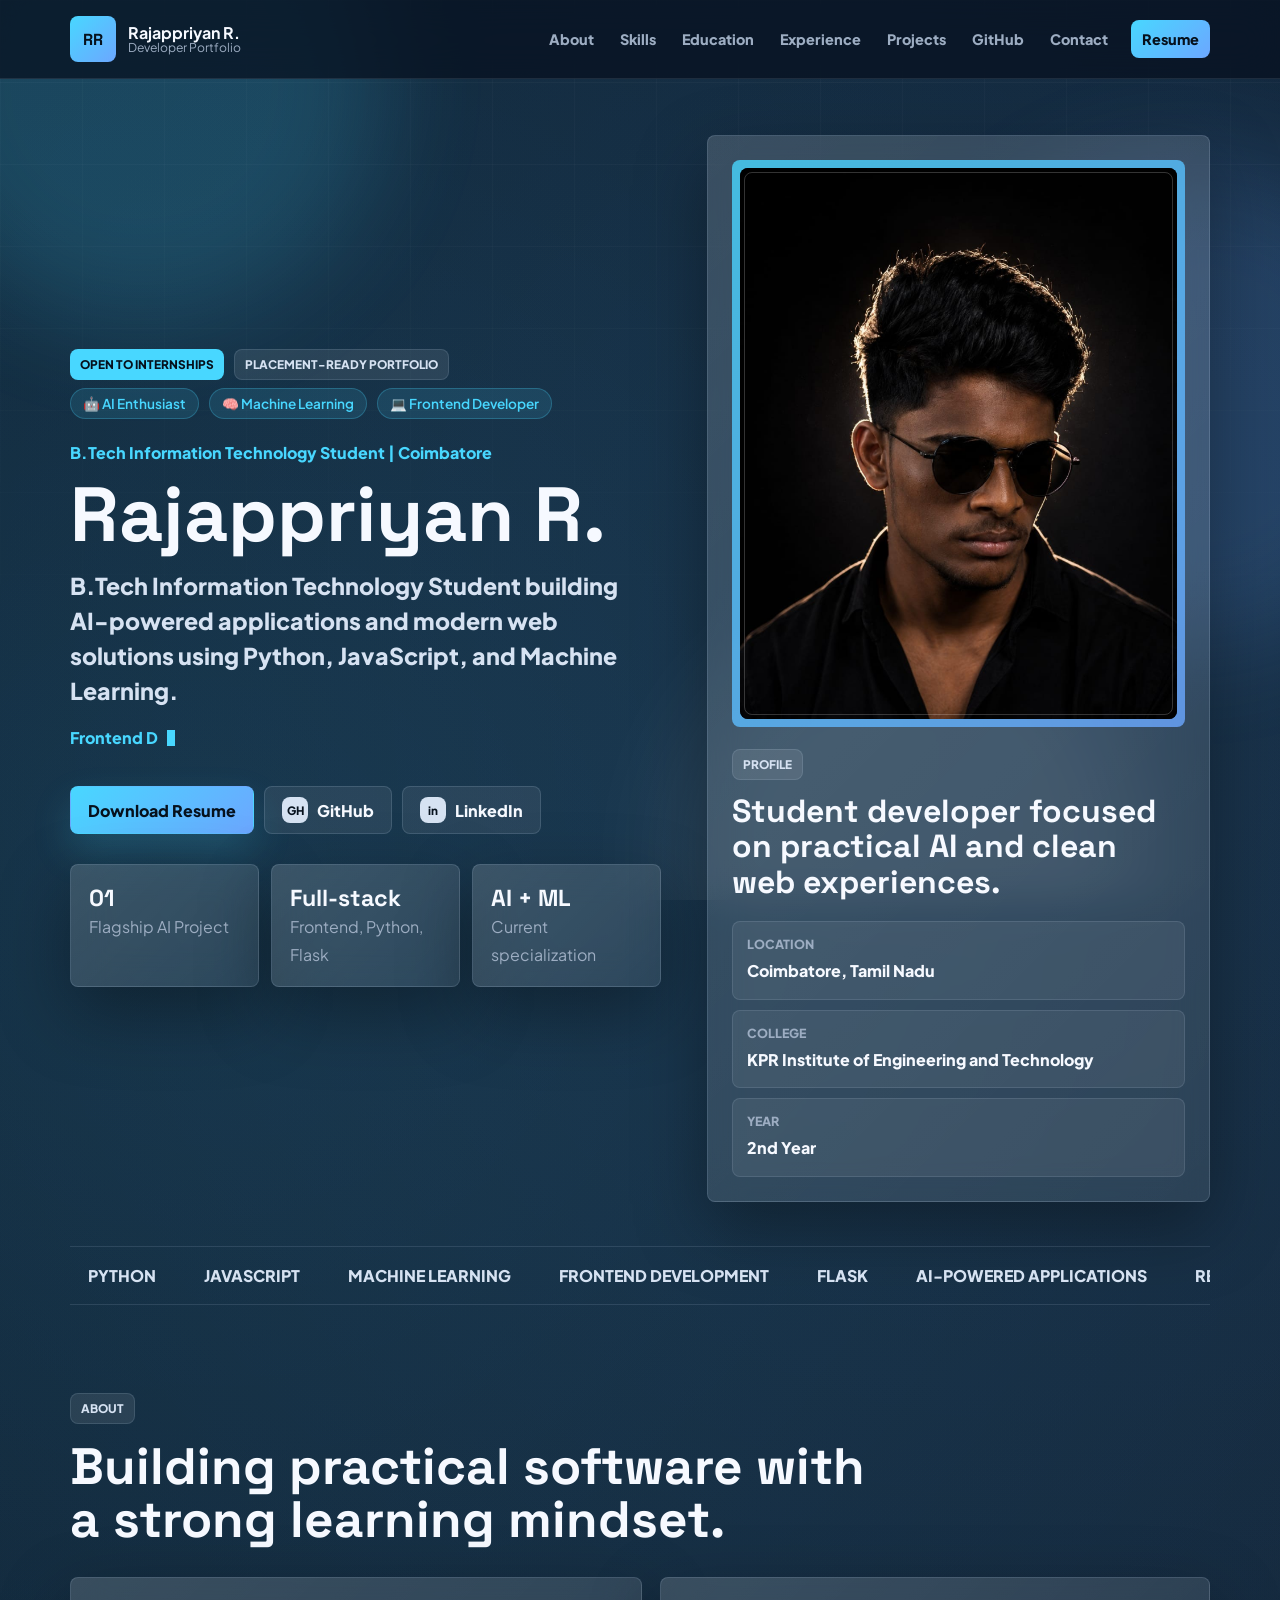
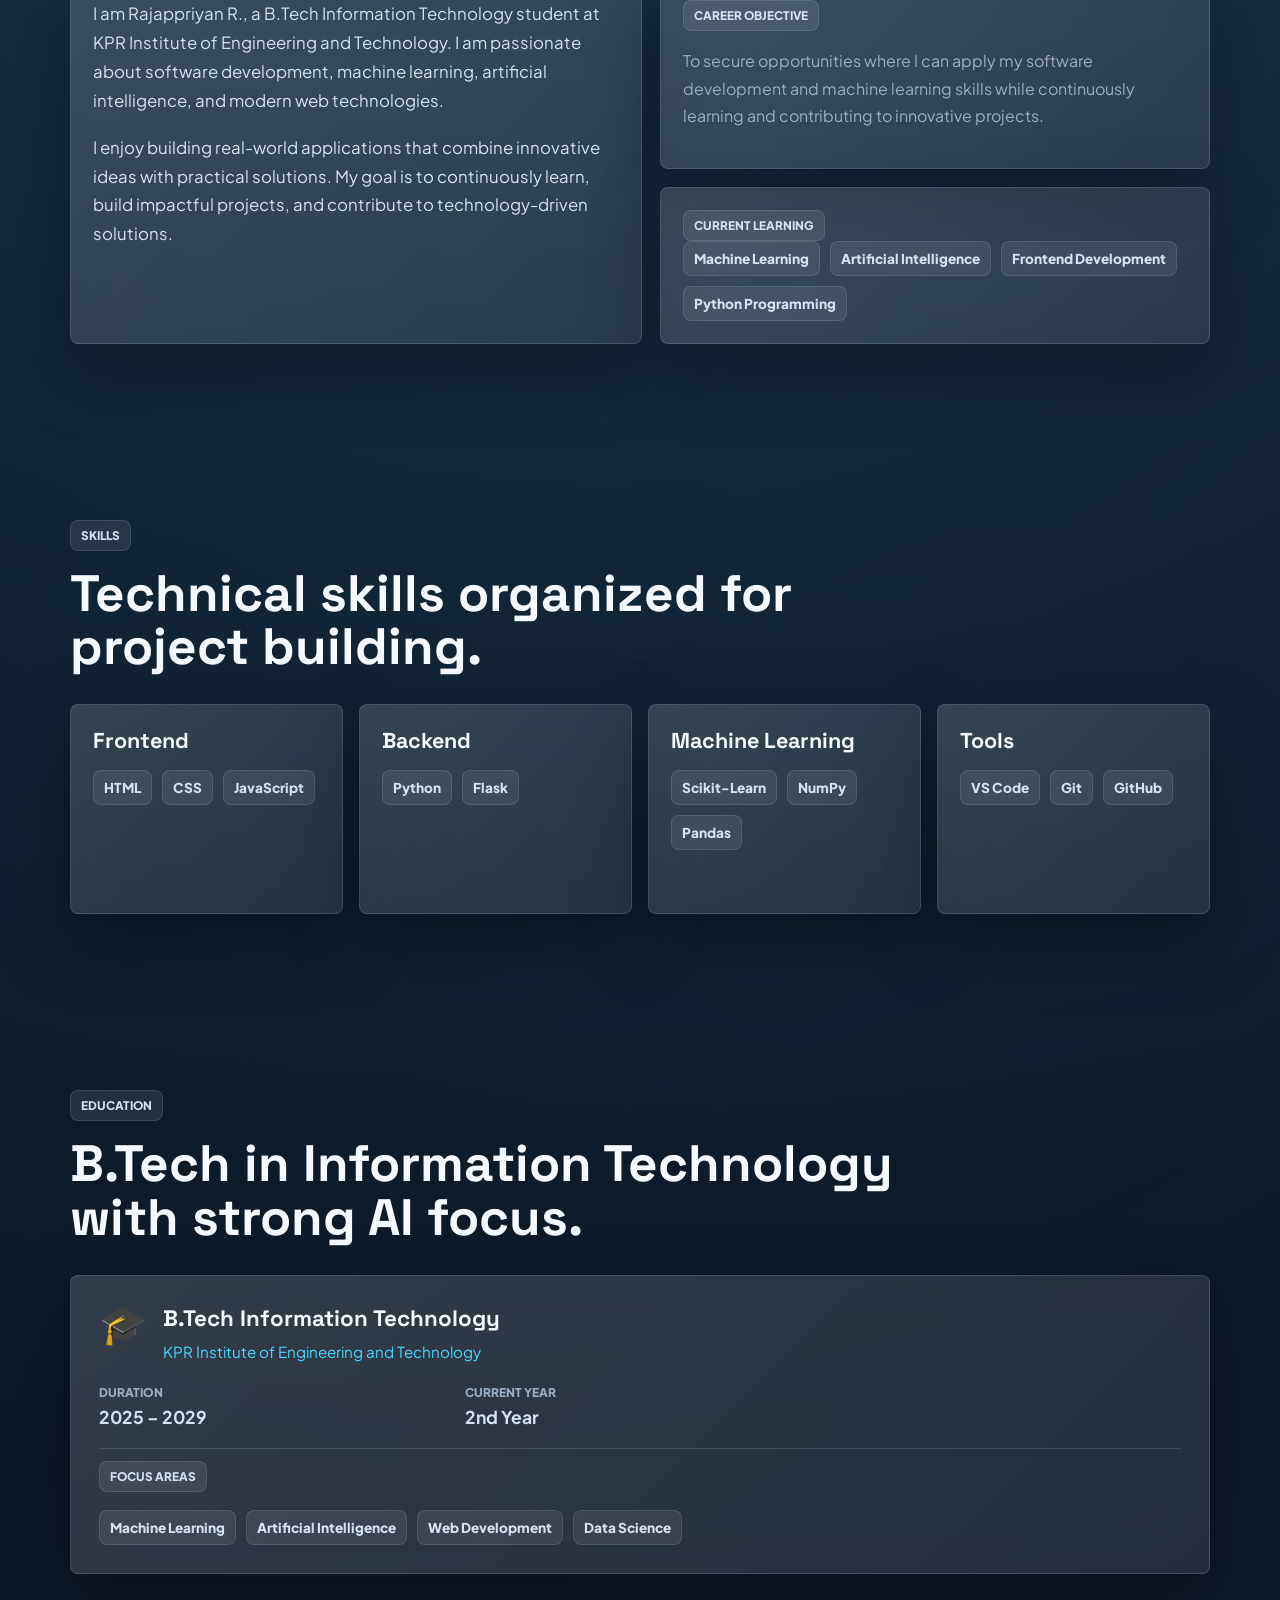
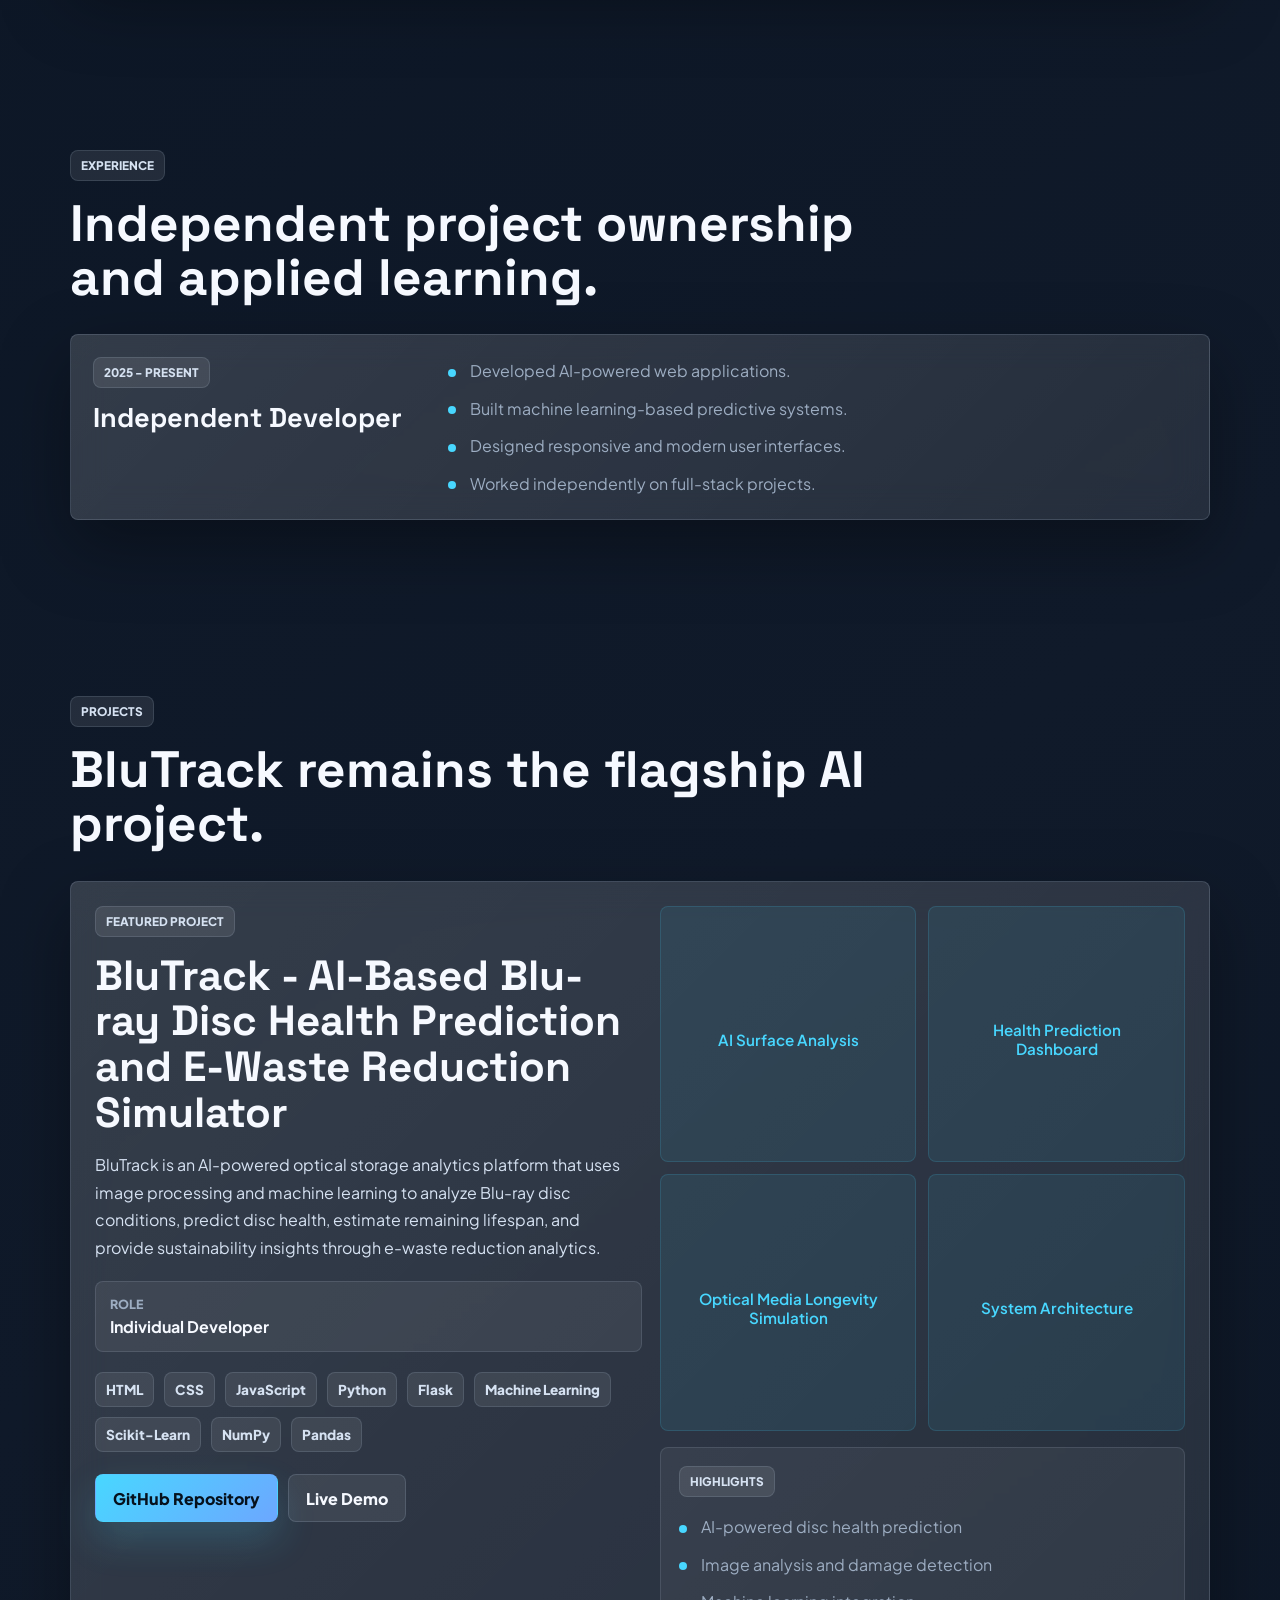
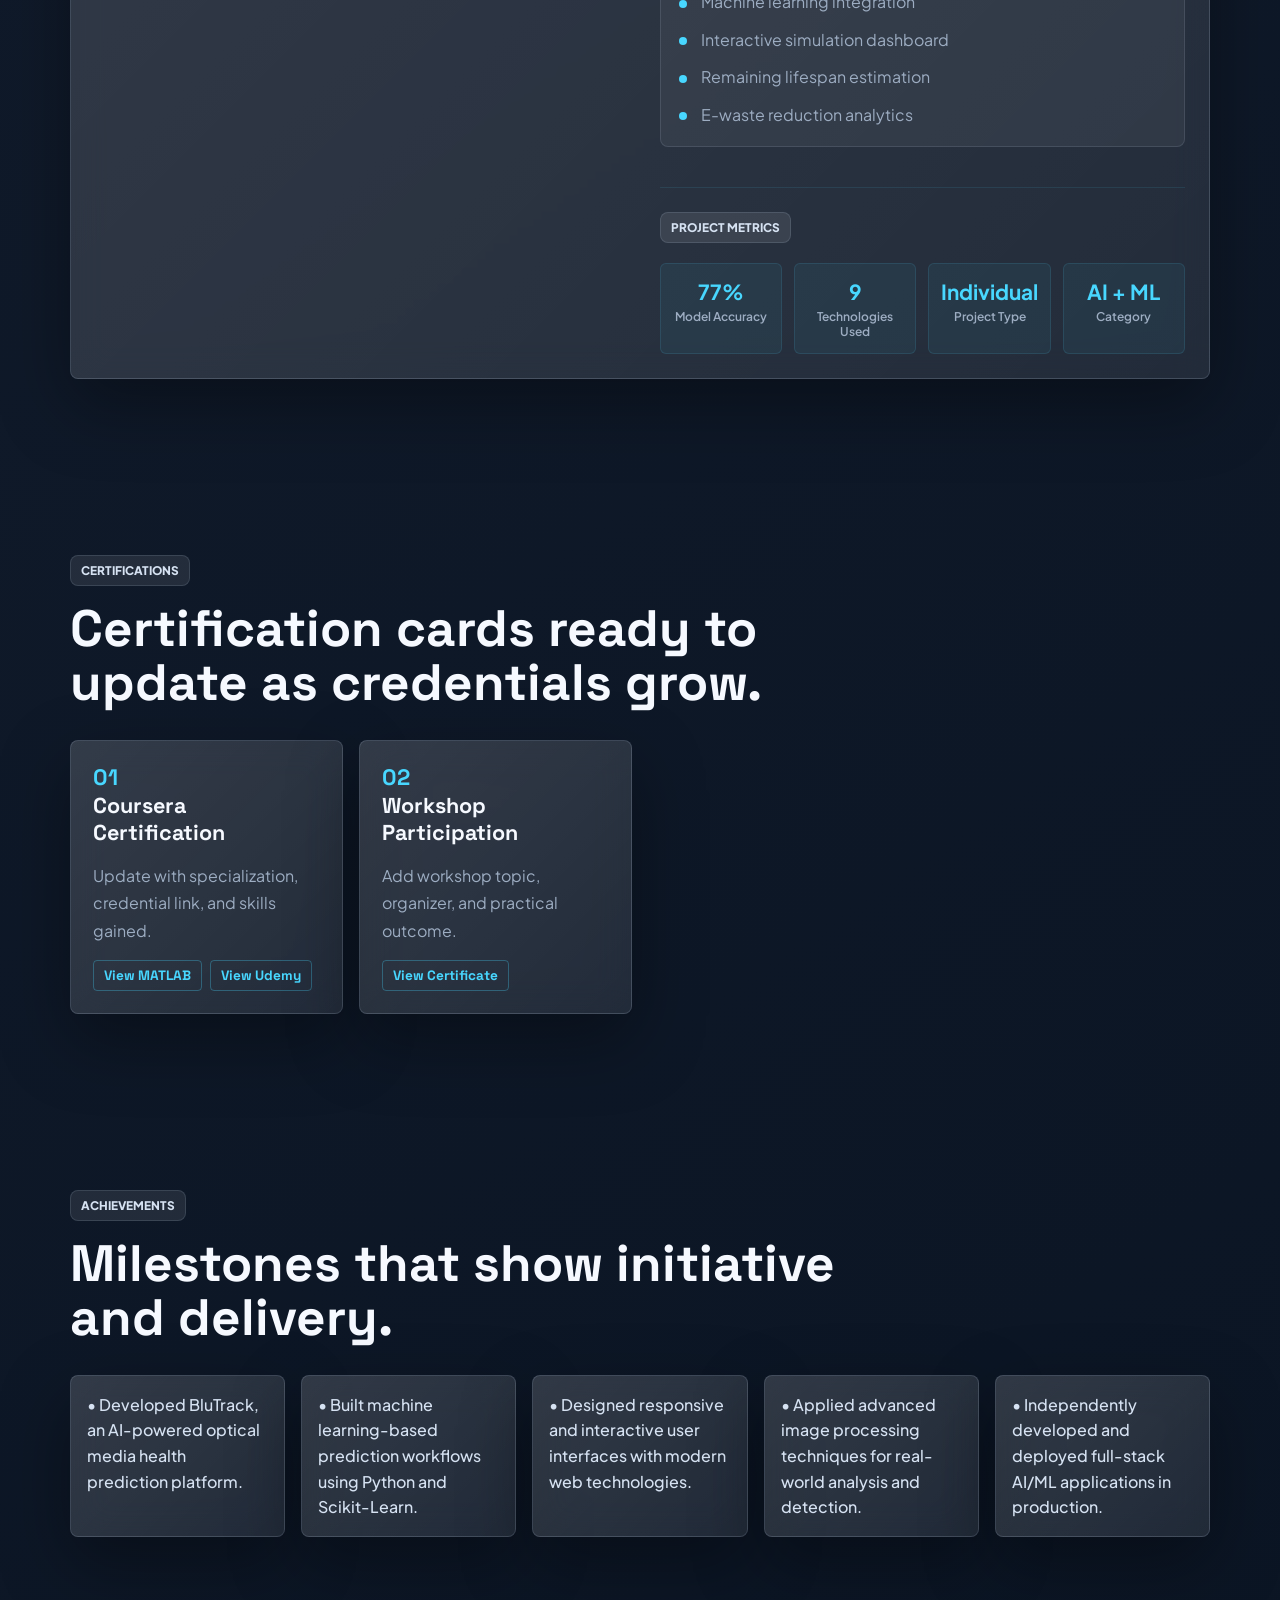
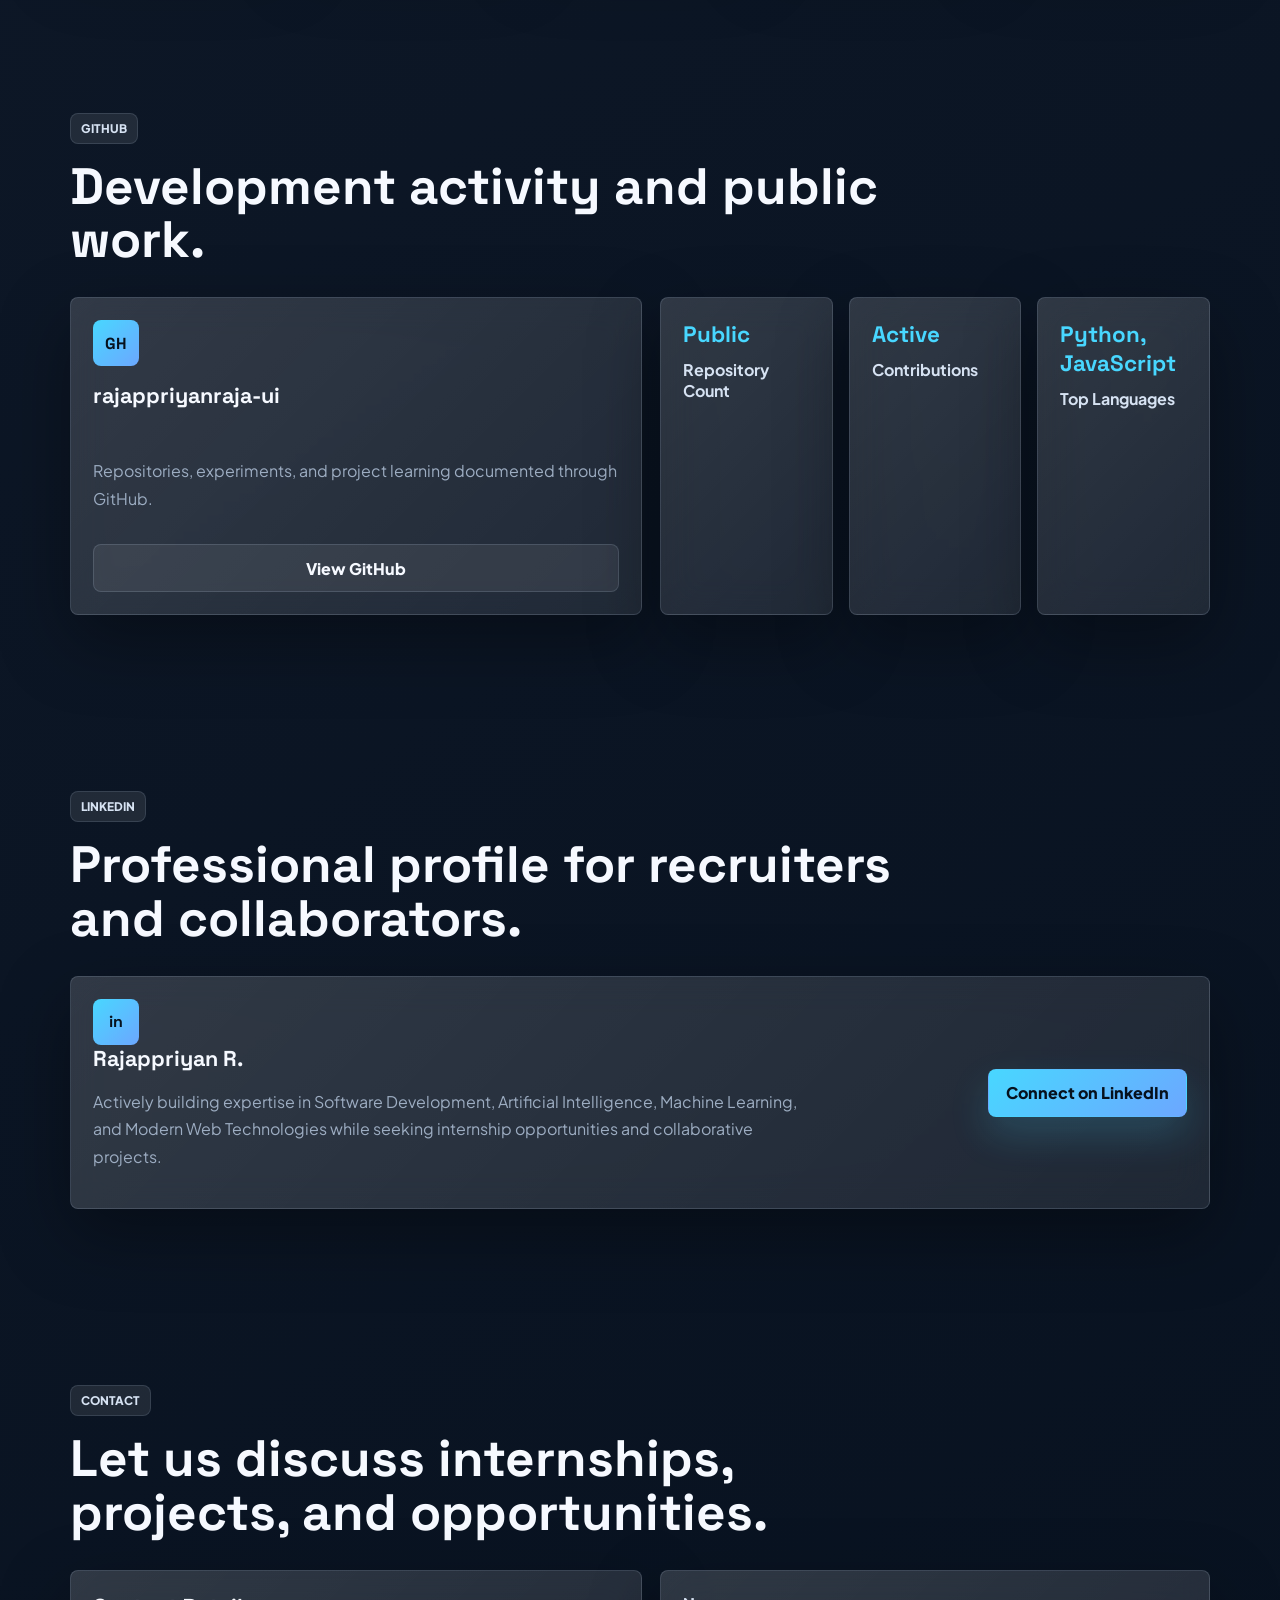
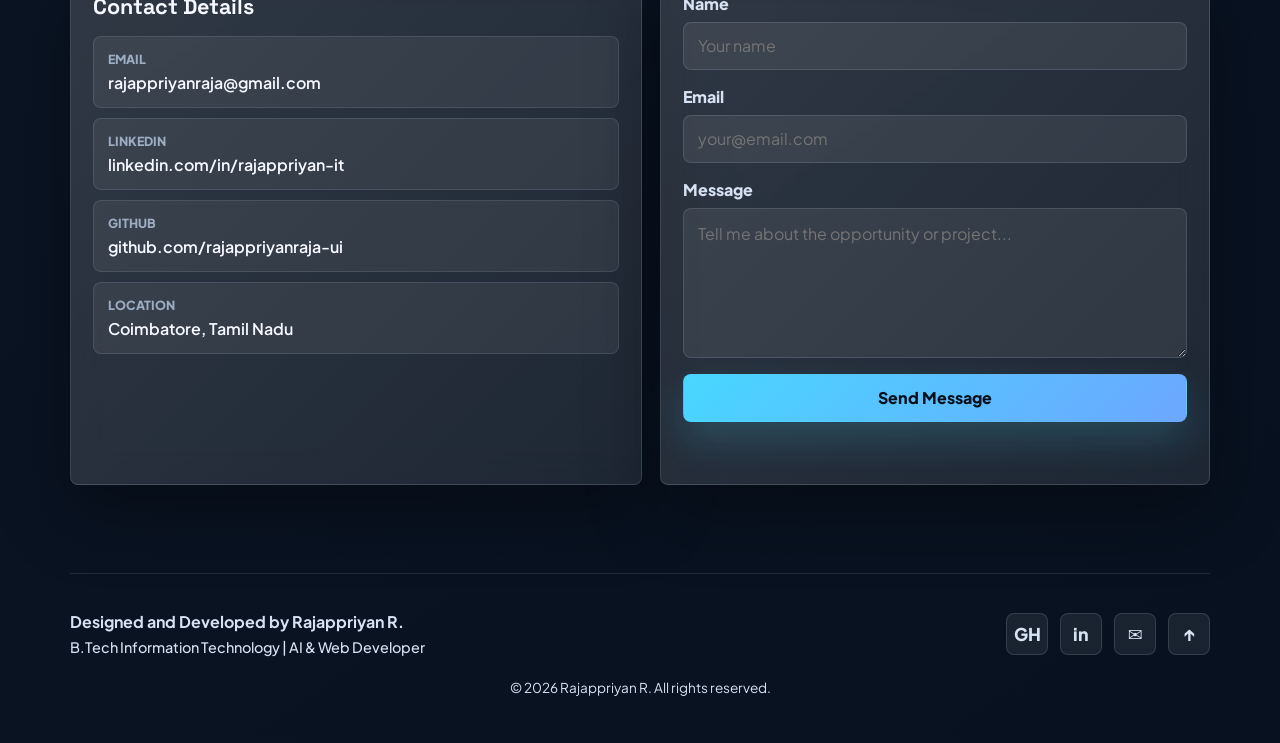
==== index.html @ 726993b3 "Add files via upload" ====
<!DOCTYPE html>
<html lang="en">
  <head>
    <meta charset="UTF-8" />
    <meta name="viewport" content="width=device-width, initial-scale=1.0" />
    <title>Rajappriyan R. | AI & Web Developer Portfolio</title>
    <meta
      name="description"
      content="Recruiter-ready portfolio of Rajappriyan R., a B.Tech Information Technology student building AI-powered applications, machine learning systems, and modern web solutions."
    />
    <meta name="author" content="Rajappriyan R." />
    <meta
      name="keywords"
      content="Rajappriyan R, portfolio, software developer, frontend developer, machine learning, AI, Python, JavaScript, Flask, KPR Institute of Engineering and Technology"
    />
    <meta property="og:title" content="Rajappriyan R. | AI & Web Developer Portfolio" />
    <meta
      property="og:description"
      content="B.Tech Information Technology student building AI-powered applications and modern web solutions."
    />
    <meta property="og:type" content="website" />
    <meta property="og:image" content="./static/images/profile-photo.jpg" />
    <meta name="theme-color" content="#07111f" />
    <link rel="preconnect" href="https://fonts.googleapis.com" />
    <link rel="preconnect" href="https://fonts.gstatic.com" crossorigin />
    <link
      href="https://fonts.googleapis.com/css2?family=Plus+Jakarta+Sans:wght@400;500;600;700;800&family=Space+Grotesk:wght@500;700&display=swap"
      rel="stylesheet"
    />
    <link rel="stylesheet" href="./static/css/styles.css" />
    <link rel="stylesheet" href="./static/css/additions.css" />
    <!-- JSON-LD Structured Data -->
    <script type="application/ld+json">
    {
      "@context": "https://schema.org/",
      "@type": "Person",
      "name": "Rajappriyan R.",
      "url": "https://rajappriyanraja.com",
      "image": "./static/images/profile-photo.jpg",
      "description": "B.Tech Information Technology student building AI-powered applications and machine learning systems.",
      "jobTitle": "AI & Web Developer",
      "email": "rajappriyanraja@gmail.com",
      "telephone": "+91-XXXXXXXXXX",
      "sameAs": [
        "https://github.com/rajappriyanraja-ui",
        "https://www.linkedin.com/in/rajappriyan-it"
      ],
      "worksFor": {
        "@type": "Organization",
        "name": "KPR Institute of Engineering and Technology"
      },
      "knowsLanguage": ["en", "ta"],
      "skills": [
        "Python",
        "JavaScript",
        "Machine Learning",
        "Artificial Intelligence",
        "Web Development",
        "Flask",
        "Scikit-Learn",
        "Image Processing"
      ]
    }
    </script>
  </head>
  <body>
    <div class="scroll-progress" aria-hidden="true"></div>
    <div class="ambient-bg" aria-hidden="true">
      <span></span>
      <span></span>
      <span></span>
    </div>

    <header class="site-header">
      <nav class="nav shell" aria-label="Primary navigation">
        <a href="#hero" class="brand" aria-label="Rajappriyan R. home">
          <span class="brand-mark">RR</span>
          <span class="brand-copy">
            <strong>Rajappriyan R.</strong>
            <small>Developer Portfolio</small>
          </span>
        </a>

        <button class="menu-toggle" type="button" aria-expanded="false" aria-controls="site-menu">
          <span></span>
          <span></span>
          <span class="sr-only">Toggle navigation</span>
        </button>

        <div class="nav-links" id="site-menu">
          <a href="#about">About</a>
          <a href="#skills">Skills</a>
          <a href="#education">Education</a>
          <a href="#experience">Experience</a>
          <a href="#projects">Projects</a>
          <a href="#github">GitHub</a>
          <a href="#contact">Contact</a>
          <a class="nav-cta" href="./static/resume/Rajappriyan-R-Resume.pdf" download>Resume</a>
        </div>
      </nav>
    </header>

    <main>
      <section class="hero shell" id="hero">
        <div class="hero-copy reveal">
          <div class="eyebrow-row">
            <span class="eyebrow-pill">Open to internships</span>
            <span class="eyebrow-pill muted">Placement-ready portfolio</span>
          </div>
          <div class="hero-badges">
            <span class="badge">🤖 AI Enthusiast</span>
            <span class="badge">🧠 Machine Learning</span>
            <span class="badge">💻 Frontend Developer</span>
          </div>
          <p class="hero-kicker">B.Tech Information Technology Student | Coimbatore</p>
          <h1>Rajappriyan R.</h1>
          <p class="hero-impact-line">
            B.Tech Information Technology Student building AI-powered applications and modern web solutions using
            Python, JavaScript, and Machine Learning.
          </p>
          <p class="typed-line" aria-live="polite">
            <span id="typed-role">Aspiring Software Developer</span>
          </p>

          <div class="hero-actions">
            <a class="button primary" href="./static/resume/Rajappriyan-R-Resume.pdf" download>Download Resume</a>
            <a class="button ghost" href="https://github.com/rajappriyanraja-ui" target="_blank" rel="noreferrer">
              <span class="button-icon" aria-hidden="true">GH</span>
              GitHub
            </a>
            <a class="button ghost" href="https://www.linkedin.com/in/rajappriyan-it" target="_blank" rel="noreferrer">
              <span class="button-icon" aria-hidden="true">in</span>
              LinkedIn
            </a>
          </div>

          <div class="hero-metrics" aria-label="Portfolio highlights">
            <article class="metric-card glass-card">
              <strong>01</strong>
              <span>Flagship AI Project</span>
            </article>
            <article class="metric-card glass-card">
              <strong>Full-stack</strong>
              <span>Frontend, Python, Flask</span>
            </article>
            <article class="metric-card glass-card">
              <strong>AI + ML</strong>
              <span>Current specialization</span>
            </article>
          </div>
        </div>

        <aside class="profile-panel glass-card reveal" aria-label="Profile summary">
          <div class="portrait-frame">
            <img
              class="portrait-image"
              src="./static/images/profile-photo.jpg"
              alt="Professional portrait of Rajappriyan R."
              loading="eager"
            />
          </div>
          <div class="profile-content">
            <span class="section-tag">Profile</span>
            <h2>Student developer focused on practical AI and clean web experiences.</h2>
            <dl class="profile-facts">
              <div>
                <dt>Location</dt>
                <dd>Coimbatore, Tamil Nadu</dd>
              </div>
              <div>
                <dt>College</dt>
                <dd>KPR Institute of Engineering and Technology</dd>
              </div>
              <div>
                <dt>Year</dt>
                <dd>2nd Year</dd>
              </div>
            </dl>
          </div>
        </aside>
      </section>

      <section class="signal-strip shell reveal" aria-label="Focus areas">
        <div class="signal-track">
          <span>Python</span>
          <span>JavaScript</span>
          <span>Machine Learning</span>
          <span>Frontend Development</span>
          <span>Flask</span>
          <span>AI-powered Applications</span>
          <span>Responsive UI</span>
        </div>
      </section>

      <section class="section shell" id="about">
        <div class="section-heading reveal">
          <span class="section-tag">About</span>
          <h2>Building practical software with a strong learning mindset.</h2>
        </div>

        <div class="about-grid">
          <article class="about-feature glass-card reveal">
            <p>
              I am Rajappriyan R., a B.Tech Information Technology student at KPR Institute of Engineering and
              Technology. I am passionate about software development, machine learning, artificial intelligence, and
              modern web technologies.
            </p>
            <p>
              I enjoy building real-world applications that combine innovative ideas with practical solutions. My goal
              is to continuously learn, build impactful projects, and contribute to technology-driven solutions.
            </p>
          </article>

          <div class="objective-stack">
            <article class="glass-card reveal">
              <span class="section-tag">Career Objective</span>
              <p>
                To secure opportunities where I can apply my software development and machine learning skills while
                continuously learning and contributing to innovative projects.
              </p>
            </article>
            <article class="glass-card reveal">
              <span class="section-tag">Current Learning</span>
              <div class="chip-list">
                <span>Machine Learning</span>
                <span>Artificial Intelligence</span>
                <span>Frontend Development</span>
                <span>Python Programming</span>
              </div>
            </article>
          </div>
        </div>
      </section>

      <section class="section shell" id="skills">
        <div class="section-heading reveal">
          <span class="section-tag">Skills</span>
          <h2>Technical skills organized for project building.</h2>
        </div>

        <div class="skills-grid">
          <article class="skill-card glass-card reveal">
            <h3>Frontend</h3>
            <div class="chip-list">
              <span>HTML</span>
              <span>CSS</span>
              <span>JavaScript</span>
            </div>
          </article>
          <article class="skill-card glass-card reveal">
            <h3>Backend</h3>
            <div class="chip-list">
              <span>Python</span>
              <span>Flask</span>
            </div>
          </article>
          <article class="skill-card glass-card reveal">
            <h3>Machine Learning</h3>
            <div class="chip-list">
              <span>Scikit-Learn</span>
              <span>NumPy</span>
              <span>Pandas</span>
            </div>
          </article>
          <article class="skill-card glass-card reveal">
            <h3>Tools</h3>
            <div class="chip-list">
              <span>VS Code</span>
              <span>Git</span>
              <span>GitHub</span>
            </div>
          </article>
        </div>
      </section>

      <section class="section shell" id="education">
        <div class="section-heading reveal">
          <span class="section-tag">Education</span>
          <h2>B.Tech in Information Technology with strong AI focus.</h2>
        </div>

        <div class="education-grid">
          <article class="education-card glass-card reveal">
            <div class="education-header">
              <div class="education-icon">🎓</div>
              <div>
                <h3>B.Tech Information Technology</h3>
                <p class="education-institution">KPR Institute of Engineering and Technology</p>
              </div>
            </div>
            <div class="education-details">
              <div class="detail-item">
                <span class="detail-label">Duration</span>
                <strong>2025 – 2029</strong>
              </div>
              <div class="detail-item">
                <span class="detail-label">Current Year</span>
                <strong>2nd Year</strong>
              </div>

            </div>
            <div class="education-focus">
              <span class="section-tag">Focus Areas</span>
              <div class="chip-list">
                <span>Machine Learning</span>
                <span>Artificial Intelligence</span>
                <span>Web Development</span>
                <span>Data Science</span>
              </div>
            </div>
          </article>
        </div>
      </section>

      <section class="section shell" id="experience">
        <div class="section-heading reveal">
          <span class="section-tag">Experience</span>
          <h2>Independent project ownership and applied learning.</h2>
        </div>

        <article class="experience-card glass-card reveal">
          <div>
            <span class="timeline-date">2025 - Present</span>
            <h3>Independent Developer</h3>
          </div>
          <ul class="clean-list">
            <li>Developed AI-powered web applications.</li>
            <li>Built machine learning-based predictive systems.</li>
            <li>Designed responsive and modern user interfaces.</li>
            <li>Worked independently on full-stack projects.</li>
          </ul>
        </article>
      </section>

      <section class="section shell" id="projects">
        <div class="section-heading reveal">
          <span class="section-tag">Projects</span>
          <h2>BluTrack remains the flagship AI project.</h2>
        </div>

        <article class="project-showcase glass-card reveal">
          <div class="project-copy">
            <span class="project-status">Featured Project</span>
            <h3>BluTrack - AI-Based Blu-ray Disc Health Prediction and E-Waste Reduction Simulator</h3>
            <p>
              BluTrack is an AI-powered optical storage analytics platform that uses image processing and machine learning to analyze Blu-ray disc conditions, predict disc health, estimate remaining lifespan, and provide sustainability insights through e-waste reduction analytics.
            </p>
            <div class="project-role">
              <span>Role</span>
              <strong>Individual Developer</strong>
            </div>
            <div class="chip-list tech-list">
              <span>HTML</span>
              <span>CSS</span>
              <span>JavaScript</span>
              <span>Python</span>
              <span>Flask</span>
              <span>Machine Learning</span>
              <span>Scikit-Learn</span>
              <span>NumPy</span>
              <span>Pandas</span>
            </div>
            <div class="project-actions">
              <a class="button primary" href="https://github.com/rajappriyanraja-ui" target="_blank" rel="noreferrer">
                GitHub Repository
              </a>
              <a class="button ghost" href="#contact">Live Demo</a>
            </div>
          </div>

          <div class="project-side">
            <div class="screenshot-gallery" aria-label="Project screenshot gallery">
              <figure class="screenshot-card">
                <figcaption style="cursor: pointer;" onclick="openImageModal('./static/images/blutrack-dashboard.png', 'AI Surface Analysis')">AI Surface Analysis</figcaption>
              </figure>
              <figure class="screenshot-card">
                <figcaption style="cursor: pointer;" onclick="openImageModal('./static/images/health.jpeg', 'Health Prediction Dashboard')">
                  Health Prediction Dashboard
                </figcaption>
              </figure>
              <figure class="screenshot-card">
                <figcaption style="cursor: pointer;" onclick="openImageModal('./static/images/Screenshot_4-6-2026_171249_.jpeg', 'Optical Media Longevity Simulation')">
                  Optical Media Longevity Simulation
                </figcaption>
              </figure>
              <figure class="screenshot-card">
                <figcaption style="cursor: pointer;" onclick="openImageModal('./static/images/blutrack-dashboard.png', 'System Architecture')">System Architecture</figcaption>
              </figure>
            </div>
            <div class="highlights-card">
              <span class="section-tag">Highlights</span>
              <ul class="clean-list">
                <li>AI-powered disc health prediction</li>
                <li>Image analysis and damage detection</li>
                <li>Machine learning integration</li>
                <li>Interactive simulation dashboard</li>
                <li>Remaining lifespan estimation</li>
                <li>E-waste reduction analytics</li>
              </ul>
            </div>
            <div class="project-metrics">
              <span class="section-tag">Project Metrics</span>
              <div class="metrics-grid">
                <div class="metric-item">
                  <strong>77%</strong>
                  <span>Model Accuracy</span>
                </div>
                <div class="metric-item">
                  <strong>9</strong>
                  <span>Technologies Used</span>
                </div>
                <div class="metric-item">
                  <strong>Individual</strong>
                  <span>Project Type</span>
                </div>
                <div class="metric-item">
                  <strong>AI + ML</strong>
                  <span>Category</span>
                </div>
              </div>
            </div>
          </div>
        </article>
      </section>

      <section class="section shell" id="certifications">
        <div class="section-heading reveal">
          <span class="section-tag">Certifications</span>
          <h2>Certification cards ready to update as credentials grow.</h2>
        </div>

        <div class="cert-grid">
          <article class="cert-card glass-card reveal">
            <span>01</span>
            <h3>Coursera Certification</h3>
            <p>Update with specialization, credential link, and skills gained.</p>
            <div class="cert-images" style="margin-top: 12px; display: flex; gap: 8px; flex-wrap: wrap;">
              <span style="cursor: pointer; color: var(--cyan); font-size: 0.85rem; padding: 6px 10px; border: 1px solid rgba(72, 215, 255, 0.3); border-radius: 4px; transition: all 0.3s;" onclick="openImageModal('./static/images/rajappriyan-mathlab.jpeg', 'MATLAB Course Certificate')" onmouseover="this.style.borderColor='rgba(72, 215, 255, 0.6)'; this.style.backgroundColor='rgba(72, 215, 255, 0.1)'" onmouseout="this.style.borderColor='rgba(72, 215, 255, 0.3)'; this.style.backgroundColor='transparent'">View MATLAB</span>
              <span style="cursor: pointer; color: var(--cyan); font-size: 0.85rem; padding: 6px 10px; border: 1px solid rgba(72, 215, 255, 0.3); border-radius: 4px; transition: all 0.3s;" onclick="openImageModal('./static/images/udemy-course.jpeg', 'Udemy Course Certificate')" onmouseover="this.style.borderColor='rgba(72, 215, 255, 0.6)'; this.style.backgroundColor='rgba(72, 215, 255, 0.1)'" onmouseout="this.style.borderColor='rgba(72, 215, 255, 0.3)'; this.style.backgroundColor='transparent'">View Udemy</span>
            </div>
          </article>
          <article class="cert-card glass-card reveal">
            <span>02</span>
            <h3>Workshop Participation</h3>
            <p>Add workshop topic, organizer, and practical outcome.</p>
            <div class="cert-images" style="margin-top: 12px; display: flex; gap: 8px; flex-wrap: wrap;">
              <span style="cursor: pointer; color: var(--cyan); font-size: 0.85rem; padding: 6px 10px; border: 1px solid rgba(72, 215, 255, 0.3); border-radius: 4px; transition: all 0.3s;" onclick="openImageModal('./static/images/karpagam-part.jpeg', 'Workshop Participation Certificate')" onmouseover="this.style.borderColor='rgba(72, 215, 255, 0.6)'; this.style.backgroundColor='rgba(72, 215, 255, 0.1)'" onmouseout="this.style.borderColor='rgba(72, 215, 255, 0.3)'; this.style.backgroundColor='transparent'">View Certificate</span>
            </div>
          </article>
        </div>
      </section>

      <section class="section shell" id="achievements">
        <div class="section-heading reveal">
          <span class="section-tag">Achievements</span>
          <h2>Milestones that show initiative and delivery.</h2>
        </div>

        <div class="achievement-grid">
          <article class="achievement-card glass-card reveal">• Developed BluTrack, an AI-powered optical media health prediction platform.</article>
          <article class="achievement-card glass-card reveal">• Built machine learning-based prediction workflows using Python and Scikit-Learn.</article>
          <article class="achievement-card glass-card reveal">• Designed responsive and interactive user interfaces with modern web technologies.</article>
          <article class="achievement-card glass-card reveal">• Applied advanced image processing techniques for real-world analysis and detection.</article>
          <article class="achievement-card glass-card reveal">• Independently developed and deployed full-stack AI/ML applications in production.</article>
        </div>
      </section>

      <section class="section shell" id="github">
        <div class="section-heading reveal">
          <span class="section-tag">GitHub</span>
          <h2>Development activity and public work.</h2>
        </div>

        <div class="github-layout">
          <article class="github-card glass-card reveal">
            <span class="profile-mark">GH</span>
            <h3>rajappriyanraja-ui</h3>
            <p>Repositories, experiments, and project learning documented through GitHub.</p>
            <a class="button ghost" href="https://github.com/rajappriyanraja-ui" target="_blank" rel="noreferrer">
              View GitHub
            </a>
          </article>
          <div class="stat-grid">
            <article class="stat-card glass-card reveal">
              <span id="repo-count">Loading</span>
              <strong>Repository Count</strong>
            </article>
            <article class="stat-card glass-card reveal">
              <span id="contribution-status">Active</span>
              <strong>Contributions</strong>
            </article>
            <article class="stat-card glass-card reveal">
              <span id="top-languages">Python, JavaScript</span>
              <strong>Top Languages</strong>
            </article>
          </div>
        </div>
      </section>

      <section class="section shell" id="linkedin">
        <div class="section-heading reveal">
          <span class="section-tag">LinkedIn</span>
          <h2>Professional profile for recruiters and collaborators.</h2>
        </div>

        <article class="linkedin-card glass-card reveal">
          <div>
            <span class="profile-mark">in</span>
            <h3>Rajappriyan R.</h3>
            <p>
              Actively building expertise in Software Development, Artificial Intelligence, Machine Learning, and Modern Web Technologies while seeking internship opportunities and collaborative projects.
            </p>
          </div>
          <a class="button primary" href="https://www.linkedin.com/in/rajappriyan-it" target="_blank" rel="noreferrer">
            Connect on LinkedIn
          </a>
        </article>
      </section>

      <section class="section shell" id="contact">
        <div class="section-heading reveal">
          <span class="section-tag">Contact</span>
          <h2>Let us discuss internships, projects, and opportunities.</h2>
        </div>

        <div class="contact-layout">
          <article class="contact-card glass-card reveal">
            <h3>Contact Details</h3>
            <div class="contact-points">
              <a href="mailto:rajappriyanraja@gmail.com">
                <span>Email</span>
                <strong>rajappriyanraja@gmail.com</strong>
              </a>
              <a href="https://www.linkedin.com/in/rajappriyan-it" target="_blank" rel="noreferrer">
                <span>LinkedIn</span>
                <strong>linkedin.com/in/rajappriyan-it</strong>
              </a>
              <a href="https://github.com/rajappriyanraja-ui" target="_blank" rel="noreferrer">
                <span>GitHub</span>
                <strong>github.com/rajappriyanraja-ui</strong>
              </a>
              <div>
                <span>Location</span>
                <strong>Coimbatore, Tamil Nadu</strong>
              </div>
            </div>
          </article>

          <form
            class="contact-form glass-card reveal"
            id="contact-form"
            action="https://formspree.io/f/rajappriyan-contact"
            method="POST"
          >
            <input type="hidden" name="_subject" value="Portfolio contact from Rajappriyan R. website" />
            <div class="form-row">
              <label for="name">Name</label>
              <input id="name" name="name" type="text" placeholder="Your name" autocomplete="name" required />
            </div>
            <div class="form-row">
              <label for="email">Email</label>
              <input id="email" name="email" type="email" placeholder="your@email.com" autocomplete="email" required />
            </div>
            <div class="form-row">
              <label for="message">Message</label>
              <textarea
                id="message"
                name="message"
                rows="5"
                maxlength="1200"
                placeholder="Tell me about the opportunity or project..."
                required
              ></textarea>
            </div>
            <button class="button primary full-width" type="submit">Send Message</button>
            <p class="form-status" id="form-status" role="status" aria-live="polite"></p>
          </form>
        </div>
      </section>
    </main>

    <footer class="site-footer shell">
      <div class="footer-content">
        <div>
          <p class="footer-copy">Designed and Developed by Rajappriyan R.</p>
          <p class="footer-subtitle">B.Tech Information Technology | AI & Web Developer</p>
        </div>
        <div class="footer-links">
          <a href="https://github.com/rajappriyanraja-ui" target="_blank" rel="noreferrer" aria-label="GitHub Profile" title="GitHub">
            <span class="footer-icon">GH</span>
          </a>
          <a href="https://www.linkedin.com/in/rajappriyan-it" target="_blank" rel="noreferrer" aria-label="LinkedIn Profile" title="LinkedIn">
            <span class="footer-icon">in</span>
          </a>
          <a href="mailto:rajappriyanraja@gmail.com" aria-label="Email" title="Email">
            <span class="footer-icon">✉</span>
          </a>
          <a href="#hero" aria-label="Back to top" title="Back to Top">
            <span class="footer-icon">↑</span>
          </a>
        </div>
      </div>
      <p class="footer-year">&copy; 2026 Rajappriyan R. All rights reserved.</p>
    </footer>

    <script src="./static/js/main.js" defer></script>
    
    <!-- Image Modal -->
    <div id="imageModal" class="image-modal">
      <div class="image-modal-content">
        <button class="image-modal-close" type="button" onclick="closeImageModal()">&times;</button>
        <img id="modalImage" src="" alt="">
        <p id="modalCaption"></p>
      </div>
    </div>
  </body>
</html>
---- static/css/styles.css ----
:root {
  --bg: #07111f;
  --bg-soft: #0d1828;
  --surface: rgba(255, 255, 255, 0.075);
  --surface-strong: rgba(255, 255, 255, 0.12);
  --line: rgba(210, 228, 255, 0.15);
  --text: #f6f9ff;
  --soft: #d6e2f2;
  --muted: #9dadc2;
  --cyan: #48d7ff;
  --blue: #6ca7ff;
  --navy: #0a1424;
  --shadow: 0 26px 70px rgba(0, 0, 0, 0.34);
  --radius: 8px;
  --header: 78px;
  color-scheme: dark;
}

* {
  box-sizing: border-box;
}

html {
  scroll-behavior: smooth;
}

body {
  min-height: 100vh;
  margin: 0;
  color: var(--text);
  font-family: "Plus Jakarta Sans", system-ui, -apple-system, BlinkMacSystemFont, "Segoe UI", sans-serif;
  background:
    radial-gradient(circle at 18% 10%, rgba(72, 215, 255, 0.14), transparent 28%),
    radial-gradient(circle at 82% 8%, rgba(108, 167, 255, 0.12), transparent 26%),
    linear-gradient(145deg, #07111f 0%, #101a2a 48%, #07111f 100%);
  overflow-x: hidden;
}

body::before {
  position: fixed;
  inset: 0;
  z-index: -3;
  pointer-events: none;
  content: "";
  background-image:
    linear-gradient(rgba(255, 255, 255, 0.045) 1px, transparent 1px),
    linear-gradient(90deg, rgba(255, 255, 255, 0.035) 1px, transparent 1px);
  background-size: 82px 82px;
  mask-image: linear-gradient(to bottom, rgba(0, 0, 0, 0.8), transparent 82%);
}

a {
  color: inherit;
  text-decoration: none;
}

button,
input,
textarea {
  font: inherit;
}

img {
  display: block;
  max-width: 100%;
}

.sr-only {
  position: absolute;
  width: 1px;
  height: 1px;
  padding: 0;
  overflow: hidden;
  clip: rect(0, 0, 0, 0);
  white-space: nowrap;
  border: 0;
}

.shell {
  width: min(1140px, calc(100% - 40px));
  margin-inline: auto;
}

.ambient-bg {
  position: fixed;
  inset: 0;
  z-index: -2;
  pointer-events: none;
  overflow: hidden;
}

.ambient-bg span {
  position: absolute;
  width: 38vw;
  aspect-ratio: 1;
  border-radius: 50%;
  filter: blur(54px);
  opacity: 0.17;
  animation: float-glow 14s ease-in-out infinite alternate;
}

.ambient-bg span:nth-child(1) {
  top: -18%;
  left: -8%;
  background: var(--cyan);
}

.ambient-bg span:nth-child(2) {
  top: 18%;
  right: -12%;
  background: var(--blue);
  animation-delay: -4s;
}

.ambient-bg span:nth-child(3) {
  right: 10%;
  bottom: -22%;
  background: #ffffff;
  opacity: 0.08;
  animation-delay: -8s;
}

.scroll-progress {
  position: fixed;
  top: 0;
  left: 0;
  z-index: 40;
  width: 0%;
  height: 3px;
  background: linear-gradient(90deg, var(--cyan), var(--blue));
  box-shadow: 0 0 18px rgba(72, 215, 255, 0.4);
}

.site-header {
  position: sticky;
  top: 0;
  z-index: 30;
  background: rgba(7, 17, 31, 0.74);
  border-bottom: 1px solid rgba(210, 228, 255, 0.1);
  backdrop-filter: blur(18px);
}

.nav {
  min-height: var(--header);
  display: flex;
  align-items: center;
  justify-content: space-between;
  gap: 22px;
}

.brand {
  display: inline-flex;
  align-items: center;
  gap: 12px;
}

.brand-mark,
.profile-mark {
  display: grid;
  width: 46px;
  aspect-ratio: 1;
  place-items: center;
  color: #06111d;
  font-family: "Space Grotesk", sans-serif;
  font-weight: 700;
  background: linear-gradient(135deg, var(--cyan), var(--blue));
  border-radius: var(--radius);
}

.brand-copy {
  display: grid;
  line-height: 1.1;
}

.brand-copy small {
  color: var(--muted);
  font-size: 0.76rem;
}

.nav-links {
  display: flex;
  align-items: center;
  gap: 4px;
}

.nav-links a {
  position: relative;
  padding: 10px 11px;
  color: var(--muted);
  font-size: 0.9rem;
  font-weight: 800;
  transition: color 180ms ease, transform 180ms ease;
}

.nav-links a::after {
  position: absolute;
  right: 11px;
  bottom: 4px;
  left: 11px;
  height: 2px;
  content: "";
  background: var(--cyan);
  transform: scaleX(0);
  transform-origin: left;
  transition: transform 180ms ease;
}

.nav-links a:hover,
.nav-links a.active {
  color: var(--text);
  transform: translateY(-1px);
}

.nav-links a:hover::after,
.nav-links a.active::after {
  transform: scaleX(1);
}

.nav-links .nav-cta {
  margin-left: 8px;
  color: #06111d;
  background: linear-gradient(135deg, var(--cyan), var(--blue));
  border-radius: var(--radius);
}

.nav-links .nav-cta::after {
  display: none;
}

.menu-toggle {
  display: none;
  width: 44px;
  aspect-ratio: 1;
  color: var(--text);
  cursor: pointer;
  background: var(--surface);
  border: 1px solid var(--line);
  border-radius: var(--radius);
}

.menu-toggle span:not(.sr-only) {
  display: block;
  width: 18px;
  height: 2px;
  margin: 4px auto;
  background: currentColor;
  transition: transform 180ms ease, opacity 180ms ease;
}

.menu-toggle[aria-expanded="true"] span:nth-child(1) {
  transform: translateY(6px) rotate(45deg);
}

.menu-toggle[aria-expanded="true"] span:nth-child(2) {
  opacity: 0;
}

.glass-card {
  background:
    linear-gradient(135deg, rgba(255, 255, 255, 0.12), rgba(255, 255, 255, 0.055)),
    rgba(255, 255, 255, 0.04);
  border: 1px solid var(--line);
  border-radius: var(--radius);
  box-shadow: var(--shadow);
  backdrop-filter: blur(18px);
}

.hero {
  min-height: calc(100vh - var(--header));
  display: grid;
  grid-template-columns: minmax(0, 1.08fr) minmax(340px, 0.92fr);
  align-items: center;
  gap: 46px;
  padding-block: 56px 44px;
}

.eyebrow-row,
.hero-actions,
.chip-list,
.project-actions,
.footer-links {
  display: flex;
  flex-wrap: wrap;
  gap: 10px;
}

.eyebrow-pill,
.section-tag,
.project-status,
.timeline-date {
  display: inline-flex;
  width: fit-content;
  min-height: 30px;
  align-items: center;
  padding: 7px 10px;
  color: #06111d;
  font-size: 0.74rem;
  font-weight: 900;
  text-transform: uppercase;
  background: var(--cyan);
  border-radius: var(--radius);
}

.eyebrow-pill.muted,
.section-tag,
.project-status,
.timeline-date {
  color: var(--soft);
  background: rgba(255, 255, 255, 0.09);
  border: 1px solid rgba(210, 228, 255, 0.13);
}

.hero-kicker {
  margin: 20px 0 12px;
  color: var(--cyan);
  font-weight: 900;
}

h1,
h2,
h3,
p {
  overflow-wrap: anywhere;
}

h1,
h2,
h3 {
  margin: 0;
  font-family: "Space Grotesk", "Plus Jakarta Sans", sans-serif;
  letter-spacing: 0;
}

h1 {
  font-size: clamp(2.5rem, 6vw, 5rem);
  line-height: 0.92;
  white-space: nowrap;
}

.hero-impact-line {
  max-width: 760px;
  margin: 20px 0 0;
  color: var(--soft);
  font-size: clamp(1.08rem, 2vw, 1.45rem);
  font-weight: 800;
  line-height: 1.5;
}

.typed-line {
  min-height: 34px;
  margin: 16px 0 0;
  color: var(--cyan);
  font-weight: 900;
}

.typed-line::after {
  display: inline-block;
  width: 8px;
  height: 1em;
  margin-left: 6px;
  vertical-align: -2px;
  content: "";
  background: var(--cyan);
  animation: blink 900ms steps(2, end) infinite;
}

.button {
  position: relative;
  display: inline-flex;
  align-items: center;
  justify-content: center;
  gap: 9px;
  min-height: 48px;
  padding: 0 17px;
  overflow: hidden;
  font-weight: 900;
  border: 1px solid transparent;
  border-radius: var(--radius);
  transition: transform 180ms ease, border-color 180ms ease, background 180ms ease;
}

.button:hover {
  transform: translateY(-3px);
}

.button.primary {
  color: #06111d;
  background: linear-gradient(135deg, var(--cyan), var(--blue));
  box-shadow: 0 18px 38px rgba(72, 215, 255, 0.18);
}

.button.ghost {
  color: var(--text);
  background: rgba(255, 255, 255, 0.075);
  border-color: var(--line);
}

.button-icon {
  display: inline-grid;
  width: 26px;
  aspect-ratio: 1;
  place-items: center;
  color: #06111d;
  font-size: 0.72rem;
  background: var(--soft);
  border-radius: var(--radius);
}

.full-width {
  width: 100%;
}

.hero-actions {
  margin-top: 28px;
}

.hero-metrics {
  display: grid;
  grid-template-columns: repeat(3, minmax(0, 1fr));
  gap: 12px;
  margin-top: 30px;
}

.metric-card {
  min-height: 118px;
  padding: 18px;
  transition: transform 180ms ease, border-color 180ms ease;
}

.metric-card strong,
.metric-card span {
  display: block;
}

.metric-card strong {
  color: var(--text);
  font-family: "Space Grotesk", sans-serif;
  font-size: 1.45rem;
}

.metric-card span,
p,
li,
dd {
  color: var(--muted);
  line-height: 1.72;
}

.profile-panel {
  position: relative;
  display: grid;
  gap: 22px;
  padding: 24px;
}

.portrait-frame {
  position: relative;
  overflow: hidden;
  aspect-ratio: 4 / 5;
  padding: 8px;
  background: linear-gradient(135deg, rgba(72, 215, 255, 0.8), rgba(108, 167, 255, 0.8));
  border-radius: var(--radius);
}

.portrait-frame::after {
  position: absolute;
  inset: 12px;
  pointer-events: none;
  content: "";
  border: 1px solid rgba(255, 255, 255, 0.2);
  border-radius: var(--radius);
}

.portrait-image,
.portrait-fallback {
  width: 100%;
  height: 100%;
  object-fit: cover;
  object-position: center top;
  background: var(--navy);
  border-radius: var(--radius);
}

.portrait-fallback {
  display: grid;
  place-items: center;
  color: #06111d;
  font-family: "Space Grotesk", sans-serif;
  font-size: clamp(4rem, 14vw, 7rem);
  font-weight: 700;
  background: linear-gradient(135deg, var(--cyan), var(--blue));
}

.profile-content h2 {
  margin-top: 14px;
  font-size: clamp(1.45rem, 2.5vw, 2.1rem);
  line-height: 1.12;
}

.profile-facts {
  display: grid;
  gap: 10px;
  margin: 20px 0 0;
}

.profile-facts div,
.contact-points a,
.contact-points div {
  padding: 14px;
  background: rgba(255, 255, 255, 0.065);
  border: 1px solid rgba(210, 228, 255, 0.12);
  border-radius: var(--radius);
}

.profile-facts dt,
.contact-points span {
  color: var(--muted);
  font-size: 0.78rem;
  font-weight: 900;
  text-transform: uppercase;
}

.profile-facts dd,
.contact-points strong {
  display: block;
  margin: 5px 0 0;
  color: var(--text);
  font-weight: 800;
}

.signal-strip {
  overflow: hidden;
  border-block: 1px solid rgba(210, 228, 255, 0.12);
}

.signal-track {
  display: flex;
  width: max-content;
  gap: 12px;
  padding-block: 18px;
  color: var(--soft);
  font-weight: 900;
  text-transform: uppercase;
  animation: marquee 26s linear infinite;
}

.signal-track span {
  padding-inline: 18px;
}

.section {
  padding-block: 88px;
}

.section-heading {
  display: grid;
  gap: 16px;
  max-width: 830px;
  margin-bottom: 30px;
}

.section-heading h2 {
  font-size: clamp(2rem, 4vw, 3.45rem);
  line-height: 1.05;
}

.about-grid,
.project-showcase,
.contact-layout,
.github-layout {
  display: grid;
  grid-template-columns: minmax(0, 1.02fr) minmax(320px, 0.98fr);
  gap: 18px;
}

.about-feature,
.objective-stack article,
.skill-card,
.experience-card,
.project-showcase,
.cert-card,
.achievement-card,
.github-card,
.stat-card,
.linkedin-card,
.contact-card,
.contact-form {
  padding: 22px;
}

.about-feature p {
  margin: 0;
  color: var(--soft);
  font-size: 1.05rem;
}

.about-feature p + p {
  margin-top: 18px;
}

.objective-stack {
  display: grid;
  gap: 18px;
}

.chip-list span {
  display: inline-flex;
  min-height: 34px;
  align-items: center;
  padding: 8px 10px;
  color: var(--soft);
  font-size: 0.85rem;
  font-weight: 900;
  background: rgba(255, 255, 255, 0.08);
  border: 1px solid rgba(210, 228, 255, 0.13);
  border-radius: var(--radius);
  transition: transform 180ms ease, border-color 180ms ease, color 180ms ease;
}

.chip-list span:hover {
  color: var(--text);
  border-color: rgba(72, 215, 255, 0.46);
  transform: translateY(-2px);
}

.skills-grid,
.cert-grid,
.achievement-grid,
.stat-grid {
  display: grid;
  grid-template-columns: repeat(4, minmax(0, 1fr));
  gap: 16px;
}

.skill-card,
.cert-card,
.achievement-card,
.github-card,
.stat-card,
.linkedin-card,
.contact-card {
  transition: transform 180ms ease, border-color 180ms ease, background 180ms ease;
}

.skill-card:hover,
.cert-card:hover,
.achievement-card:hover,
.github-card:hover,
.stat-card:hover,
.linkedin-card:hover,
.metric-card:hover {
  border-color: rgba(72, 215, 255, 0.34);
  transform: translateY(-4px);
}

.skill-card {
  min-height: 210px;
}

.skill-card h3,
.cert-card h3,
.github-card h3,
.linkedin-card h3,
.contact-card h3 {
  margin-bottom: 16px;
  font-size: 1.35rem;
}

.experience-card {
  display: grid;
  grid-template-columns: minmax(220px, 0.45fr) 1fr;
  gap: 22px;
  align-items: start;
}

.experience-card h3 {
  margin-top: 12px;
  font-size: 1.7rem;
}

.clean-list {
  display: grid;
  gap: 10px;
  margin: 0;
  padding: 0;
  list-style: none;
}

.clean-list li {
  position: relative;
  padding-left: 22px;
}

.clean-list li::before {
  position: absolute;
  top: 0.72em;
  left: 0;
  width: 8px;
  aspect-ratio: 1;
  content: "";
  background: var(--cyan);
  border-radius: 50%;
}

.project-showcase {
  padding: 24px;
}

.project-copy h3 {
  margin-top: 16px;
  font-size: clamp(1.75rem, 3.3vw, 3rem);
  line-height: 1.08;
}

.project-copy p {
  color: var(--soft);
}

.project-role {
  display: grid;
  gap: 4px;
  margin: 20px 0;
  padding: 14px;
  background: rgba(255, 255, 255, 0.065);
  border: 1px solid rgba(210, 228, 255, 0.12);
  border-radius: var(--radius);
}

.project-role span {
  color: var(--muted);
  font-size: 0.78rem;
  font-weight: 900;
  text-transform: uppercase;
}

.project-role strong {
  color: var(--text);
}

.project-actions {
  margin-top: 22px;
}

.project-side {
  display: grid;
  gap: 16px;
}

.screenshot-gallery {
  display: grid;
  gap: 12px;
}

.screenshot-card {
  margin: 0;
  padding: 14px;
  background: rgba(255, 255, 255, 0.055);
  border: 1px solid rgba(210, 228, 255, 0.12);
  border-radius: var(--radius);
}

.screenshot-card figcaption {
  margin-top: 10px;
  color: var(--muted);
  font-size: 0.86rem;
  font-weight: 800;
}

.mock-window {
  position: relative;
  min-height: 128px;
  overflow: hidden;
  background:
    linear-gradient(90deg, rgba(72, 215, 255, 0.22) 0 2px, transparent 2px 28px),
    linear-gradient(rgba(255, 255, 255, 0.08) 0 2px, transparent 2px 28px),
    linear-gradient(135deg, rgba(72, 215, 255, 0.18), rgba(108, 167, 255, 0.1));
  border: 1px solid rgba(72, 215, 255, 0.22);
  border-radius: var(--radius);
}

.mock-window span {
  position: absolute;
  display: block;
  background: rgba(246, 249, 255, 0.8);
  border-radius: 999px;
}

.mock-window span:nth-child(1) {
  top: 18px;
  left: 18px;
  width: 42%;
  height: 10px;
}

.mock-window span:nth-child(2) {
  top: 48px;
  left: 18px;
  width: 72%;
  height: 10px;
  opacity: 0.45;
}

.mock-window span:nth-child(3) {
  right: 24px;
  bottom: 20px;
  width: 86px;
  aspect-ratio: 1;
  border-radius: 50%;
  background: conic-gradient(var(--cyan), var(--blue), rgba(255, 255, 255, 0.2), var(--cyan));
}

.graph-window span:nth-child(3) {
  right: 20px;
  left: 20px;
  bottom: 20px;
  width: auto;
  height: 52px;
  aspect-ratio: auto;
  border-radius: var(--radius);
  background: linear-gradient(135deg, rgba(72, 215, 255, 0.75), rgba(108, 167, 255, 0.22));
}

.report-window span:nth-child(3) {
  right: 26px;
  bottom: 18px;
  width: 42%;
  height: 10px;
  aspect-ratio: auto;
  border-radius: 999px;
  background: var(--cyan);
}

.highlights-card {
  padding: 18px;
  background: rgba(255, 255, 255, 0.055);
  border: 1px solid rgba(210, 228, 255, 0.12);
  border-radius: var(--radius);
}

.highlights-card .clean-list {
  margin-top: 16px;
}

.cert-card span,
.stat-card span {
  display: block;
  color: var(--cyan);
  font-family: "Space Grotesk", sans-serif;
  font-size: 1.4rem;
  font-weight: 700;
  text-transform: none;
}

.achievement-grid {
  grid-template-columns: repeat(5, minmax(0, 1fr));
}

.achievement-card {
  min-height: 160px;
  color: var(--soft);
  font-weight: 800;
  line-height: 1.55;
}

.github-layout {
  align-items: stretch;
}

.github-card {
  display: grid;
  align-content: start;
  gap: 16px;
}

.stat-grid {
  grid-template-columns: repeat(3, minmax(0, 1fr));
}

.stat-card {
  min-height: 170px;
}

.stat-card strong {
  display: block;
  margin-top: 10px;
  color: var(--soft);
}

.linkedin-card {
  display: flex;
  align-items: center;
  justify-content: space-between;
  gap: 24px;
}

.linkedin-card p {
  max-width: 720px;
}

.contact-points {
  display: grid;
  gap: 10px;
}

.contact-points a,
.contact-points div {
  display: block;
}

.contact-points span {
  display: block;
  color: var(--muted);
  font-size: 0.78rem;
  font-weight: 900;
  text-transform: uppercase;
  margin-bottom: 4px;
}

.contact-points strong {
  display: block;
  color: var(--text);
  font-weight: 600;
}

.contact-form {
  display: grid;
  gap: 16px;
}

.form-row {
  display: grid;
  gap: 8px;
}

.form-row label {
  color: var(--soft);
  font-weight: 900;
}

.form-row input,
.form-row textarea {
  width: 100%;
  color: var(--text);
  background: rgba(255, 255, 255, 0.075);
  border: 1px solid rgba(210, 228, 255, 0.14);
  border-radius: var(--radius);
  outline: none;
  transition: border-color 180ms ease, box-shadow 180ms ease, background 180ms ease;
}

.form-row input {
  min-height: 48px;
  padding: 0 14px;
}

.form-row textarea {
  min-height: 150px;
  padding: 14px;
  resize: vertical;
}

.form-row input:focus,
.form-row textarea:focus {
  background: rgba(255, 255, 255, 0.105);
  border-color: var(--cyan);
  box-shadow: 0 0 0 4px rgba(72, 215, 255, 0.13);
}

.form-status {
  min-height: 24px;
  margin: 0;
  color: var(--cyan);
  font-weight: 900;
}

.site-footer {
  display: flex;
  flex-direction: column;
  gap: 16px;
  padding-block: 34px 44px;
  border-top: 1px solid rgba(210, 228, 255, 0.12);
  align-items: center;
}

.footer-content {
  display: flex;
  align-items: center;
  justify-content: space-between;
  gap: 24px;
  width: 100%;
  flex-wrap: wrap;
}

.site-footer p {
  margin: 0;
  color: var(--soft);
}

.footer-copy {
  font-weight: 700;
  font-size: 1rem;
}

.footer-subtitle {
  font-size: 0.9rem;
  color: var(--muted);
  font-weight: 500;
  margin-top: 4px;
}

.footer-year {
  font-size: 0.85rem;
  color: var(--muted);
  margin-top: 8px;
}

.footer-links {
  display: flex;
  gap: 12px;
  flex-wrap: wrap;
  justify-content: center;
}

.footer-links a {
  display: inline-flex;
  align-items: center;
  justify-content: center;
  width: 42px;
  height: 42px;
  color: var(--soft);
  font-weight: 900;
  background: rgba(255, 255, 255, 0.075);
  border: 1px solid var(--line);
  border-radius: var(--radius);
  transition: all 250ms ease;
  text-decoration: none;
}

.footer-links a:hover {
  color: var(--cyan);
  border-color: rgba(72, 215, 255, 0.4);
  background: rgba(72, 215, 255, 0.12);
  transform: translateY(-3px);
}

.footer-icon {
  font-size: 1.1rem;
  display: inline-block;
}

.reveal {
  opacity: 0;
  transform: translateY(24px);
  transition: opacity 650ms ease, transform 650ms cubic-bezier(0.2, 0.8, 0.2, 1);
}

.reveal.is-visible {
  opacity: 1;
  transform: translateY(0);
}

.image-modal {
  display: none;
  position: fixed;
  inset: 0;
  z-index: 100;
  background: rgba(0, 0, 0, 0.95);
  align-items: center;
  justify-content: center;
  backdrop-filter: blur(4px);
}

.image-modal.active {
  display: flex;
  animation: fadeIn 300ms ease;
}

.image-modal-content {
  position: relative;
  max-width: 90vw;
  max-height: 90vh;
  display: flex;
  flex-direction: column;
  align-items: center;
  gap: 16px;
  overflow: auto;
}

.image-modal-content img {
  max-width: 100%;
  max-height: 80vh;
  width: auto;
  height: auto;
  border-radius: var(--radius);
  box-shadow: 0 0 60px rgba(72, 215, 255, 0.2);
  object-fit: contain;
}

.image-modal-close {
  position: absolute;
  top: -40px;
  right: 0;
  background: none;
  border: none;
  color: var(--text);
  font-size: 2.5rem;
  cursor: pointer;
  padding: 0;
  width: 44px;
  height: 44px;
  display: flex;
  align-items: center;
  justify-content: center;
  transition: transform 180ms ease, color 180ms ease;
}

.image-modal-close:hover {
  color: var(--cyan);
  transform: scale(1.1);
}

#modalCaption {
  color: var(--soft);
  font-size: 1rem;
  font-weight: 600;
  text-align: center;
}

@keyframes fadeIn {
  from {
    opacity: 0;
  }
  to {
    opacity: 1;
  }
}

@media (max-width: 540px) {
  .image-modal-close {
    top: 10px;
  }
}

@media (max-width: 1040px) {
  .hero,
  .about-grid,
  .project-showcase,
  .contact-layout,
  .github-layout {
    grid-template-columns: 1fr;
  }

  .profile-panel {
    max-width: 620px;
    margin-inline: auto;
  }

  .skills-grid,
  .cert-grid {
    grid-template-columns: repeat(2, minmax(0, 1fr));
  }

  .achievement-grid {
    grid-template-columns: repeat(2, minmax(0, 1fr));
  }
}

@media (max-width: 780px) {
  :root {
    --header: 72px;
  }

  .shell {
    width: min(100% - 28px, 1140px);
  }

  .menu-toggle {
    display: block;
  }

  .nav-links {
    position: absolute;
    top: calc(100% + 1px);
    right: 14px;
    left: 14px;
    display: grid;
    max-height: 0;
    padding: 0 12px;
    overflow: hidden;
    background: rgba(7, 17, 31, 0.96);
    border: 1px solid transparent;
    border-radius: var(--radius);
    box-shadow: var(--shadow);
    transition: max-height 220ms ease, padding 220ms ease, border-color 220ms ease;
  }

  .nav-links.is-open {
    max-height: 620px;
    padding-block: 12px;
    border-color: var(--line);
  }

  .nav-links .nav-cta {
    margin-left: 0;
    text-align: center;
  }

  .hero {
    padding-top: 42px;
  }

  .hero-metrics,
  .skills-grid,
  .cert-grid,
  .achievement-grid,
  .stat-grid {
    grid-template-columns: 1fr;
  }

  .experience-card,
  .linkedin-card {
    grid-template-columns: 1fr;
    display: grid;
  }

  .section {
    padding-block: 68px;
  }
}

@media (max-width: 540px) {
  .brand-copy {
    display: none;
  }

  h1 {
    font-size: clamp(3rem, 16vw, 4.3rem);
  }

  .hero-actions .button,
  .project-actions .button,
  .linkedin-card .button {
    width: 100%;
  }

  .site-footer {
    display: grid;
  }
}

@media (prefers-reduced-motion: reduce) {
  *,
  *::before,
  *::after {
    scroll-behavior: auto !important;
    animation-duration: 1ms !important;
    animation-iteration-count: 1 !important;
    transition-duration: 1ms !important;
  }

  .reveal {
    opacity: 1;
    transform: none;
  }
}

@keyframes float-glow {
  from {
    transform: translate3d(0, 0, 0) scale(1);
  }
  to {
    transform: translate3d(28px, 20px, 0) scale(1.06);
  }
}

@keyframes marquee {
  to {
    transform: translateX(-50%);
  }
}

@keyframes blink {
  50% {
    opacity: 0;
  }
}

/* Education Section Styles */
.education-grid {
  grid-template-columns: 1fr;
}

.education-card {
  display: flex;
  flex-direction: column;
  gap: 20px;
  padding: 28px;
  transition: all 300ms ease;
}

.education-card:hover {
  border-color: rgba(72, 215, 255, 0.4);
  box-shadow: 0 0 30px rgba(72, 215, 255, 0.1);
}

.education-header {
  display: flex;
  gap: 16px;
  align-items: flex-start;
}

.education-icon {
  font-size: 2.4rem;
  line-height: 1;
}

.education-header h3 {
  font-size: 1.4rem;
  margin: 0;
  color: var(--text);
}

.education-institution {
  color: var(--cyan);
  font-size: 0.95rem;
  margin: 6px 0 0;
}

.education-details {
  display: grid;
  grid-template-columns: repeat(3, minmax(0, 1fr));
  gap: 16px;
}

.detail-item {
  display: flex;
  flex-direction: column;
  gap: 6px;
}

.detail-label {
  color: var(--muted);
  font-size: 0.75rem;
  font-weight: 900;
  text-transform: uppercase;
}

.detail-item strong {
  color: var(--soft);
  font-size: 1.1rem;
  font-weight: 700;
}

.education-focus {
  display: flex;
  flex-direction: column;
  gap: 12px;
  padding-top: 12px;
  border-top: 1px solid var(--line);
}

.education-focus .section-tag {
  margin-bottom: 6px;
}

/* Hero Badges */
.hero-badges {
  display: flex;
  gap: 10px;
  flex-wrap: wrap;
  margin-top: 8px;
  margin-bottom: 12px;
}

.badge {
  display: inline-block;
  padding: 6px 12px;
  background: rgba(72, 215, 255, 0.12);
  border: 1px solid rgba(72, 215, 255, 0.25);
  border-radius: 20px;
  font-size: 0.85rem;
  color: var(--cyan);
  font-weight: 600;
  transition: all 250ms ease;
}

.badge:hover {
  background: rgba(72, 215, 255, 0.2);
  border-color: rgba(72, 215, 255, 0.4);
  transform: translateY(-2px);
}

/* Project Metrics */
.project-metrics {
  margin-top: 24px;
  padding-top: 24px;
  border-top: 1px solid rgba(72, 215, 255, 0.1);
  display: flex;
  flex-direction: column;
  gap: 14px;
}

.project-metrics .section-tag {
  margin-bottom: 6px;
}

.metrics-grid {
  display: grid;
  grid-template-columns: repeat(auto-fit, minmax(120px, 1fr));
  gap: 12px;
}

.metric-item {
  padding: 14px 12px;
  background: rgba(72, 215, 255, 0.06);
  border: 1px solid rgba(72, 215, 255, 0.12);
  border-radius: 6px;
  text-align: center;
  transition: all 250ms ease;
  display: flex;
  flex-direction: column;
  gap: 4px;
}

.metric-item:hover {
  border-color: rgba(72, 215, 255, 0.3);
  background: rgba(72, 215, 255, 0.12);
}

.metric-item strong {
  font-size: 1.3rem;
  color: var(--cyan);
  font-weight: 700;
}

.metric-item span {
  font-size: 0.75rem;
  color: var(--muted);
  font-weight: 600;
}

/* Enhanced Screenshot Gallery */
.screenshot-gallery {
  display: grid;
  grid-template-columns: repeat(2, minmax(0, 1fr));
  gap: 12px;
}

.screenshot-card {
  position: relative;
  overflow: hidden;
  border-radius: var(--radius);
  aspect-ratio: 1;
  background: rgba(72, 215, 255, 0.08);
  border: 1px solid rgba(72, 215, 255, 0.15);
  display: flex;
  align-items: center;
  justify-content: center;
  cursor: pointer;
  transition: all 300ms ease;
}

.screenshot-card:hover {
  border-color: rgba(72, 215, 255, 0.4);
  background: rgba(72, 215, 255, 0.12);
  transform: scale(1.02);
  box-shadow: 0 0 20px rgba(72, 215, 255, 0.15);
}

.screenshot-card figcaption {
  color: var(--cyan);
  font-size: 0.95rem;
  font-weight: 600;
  text-align: center;
  padding: 16px;
  transition: all 250ms ease;
}

.screenshot-card:hover figcaption {
  color: #fff;
}

/* Achievement Enhancements */
.achievement-card {
  min-height: auto;
  padding: 16px;
  line-height: 1.6;
  color: var(--soft);
  font-weight: 500;
  transition: all 250ms ease;
}

.achievement-card:hover {
  border-color: rgba(72, 215, 255, 0.3);
  background: rgba(72, 215, 255, 0.06);
}

/* Smooth Hover Animations */
.glass-card {
  transition: all 300ms cubic-bezier(0.2, 0.8, 0.2, 1);
}

.glass-card:hover {
  border-color: rgba(72, 215, 255, 0.25);
}

/* Responsive Education */
@media (max-width: 780px) {
  .education-details {
    grid-template-columns: repeat(2, minmax(0, 1fr));
  }

  .screenshot-gallery {
    grid-template-columns: 1fr;
  }

  .metrics-grid {
    grid-template-columns: repeat(2, minmax(0, 1fr));
  }
}

@media (max-width: 540px) {
  .education-header {
    flex-direction: column;
    align-items: center;
    text-align: center;
  }

  .education-details {
    grid-template-columns: 1fr;
  }

  .hero-badges {
    justify-content: center;
  }

  .badge {
    font-size: 0.8rem;
    padding: 5px 10px;
  }

  .metrics-grid {
    grid-template-columns: 1fr;
  }
}
---- static/css/additions.css ----
/* Education Section Styles */
.education-grid {
  grid-template-columns: 1fr;
}

.education-card {
  display: flex;
  flex-direction: column;
  gap: 20px;
  padding: 28px;
  transition: all 300ms ease;
}

.education-card:hover {
  border-color: rgba(72, 215, 255, 0.4);
  box-shadow: 0 0 30px rgba(72, 215, 255, 0.1);
}

.education-header {
  display: flex;
  gap: 16px;
  align-items: flex-start;
}

.education-icon {
  font-size: 2.4rem;
  line-height: 1;
}

.education-header h3 {
  font-size: 1.4rem;
  margin: 0;
  color: var(--text);
}

.education-institution {
  color: var(--cyan);
  font-size: 0.95rem;
  margin: 6px 0 0;
}

.education-details {
  display: grid;
  grid-template-columns: repeat(3, minmax(0, 1fr));
  gap: 16px;
}

.detail-item {
  display: flex;
  flex-direction: column;
  gap: 6px;
}

.detail-label {
  color: var(--muted);
  font-size: 0.75rem;
  font-weight: 900;
  text-transform: uppercase;
}

.detail-item strong {
  color: var(--soft);
  font-size: 1.1rem;
  font-weight: 700;
}

.education-focus {
  display: flex;
  flex-direction: column;
  gap: 12px;
  padding-top: 12px;
  border-top: 1px solid var(--line);
}

.education-focus .section-tag {
  margin-bottom: 6px;
}

/* Hero Badges */
.hero-badges {
  display: flex;
  gap: 10px;
  flex-wrap: wrap;
  margin-top: 8px;
  margin-bottom: 12px;
}

.badge {
  display: inline-block;
  padding: 6px 12px;
  background: rgba(72, 215, 255, 0.12);
  border: 1px solid rgba(72, 215, 255, 0.25);
  border-radius: 20px;
  font-size: 0.85rem;
  color: var(--cyan);
  font-weight: 600;
  transition: all 250ms ease;
}

.badge:hover {
  background: rgba(72, 215, 255, 0.2);
  border-color: rgba(72, 215, 255, 0.4);
  transform: translateY(-2px);
}

/* Project Metrics */
.project-metrics {
  margin-top: 24px;
  padding-top: 24px;
  border-top: 1px solid rgba(72, 215, 255, 0.1);
  display: flex;
  flex-direction: column;
  gap: 14px;
}

.project-metrics .section-tag {
  margin-bottom: 6px;
}

.metrics-grid {
  display: grid;
  grid-template-columns: repeat(auto-fit, minmax(120px, 1fr));
  gap: 12px;
}

.metric-item {
  padding: 14px 12px;
  background: rgba(72, 215, 255, 0.06);
  border: 1px solid rgba(72, 215, 255, 0.12);
  border-radius: 6px;
  text-align: center;
  transition: all 250ms ease;
  display: flex;
  flex-direction: column;
  gap: 4px;
}

.metric-item:hover {
  border-color: rgba(72, 215, 255, 0.3);
  background: rgba(72, 215, 255, 0.12);
}

.metric-item strong {
  font-size: 1.3rem;
  color: var(--cyan);
  font-weight: 700;
}

.metric-item span {
  font-size: 0.75rem;
  color: var(--muted);
  font-weight: 600;
}

/* Enhanced Screenshot Gallery */
.screenshot-gallery {
  display: grid;
  grid-template-columns: repeat(2, minmax(0, 1fr));
  gap: 12px;
}

.screenshot-card {
  position: relative;
  overflow: hidden;
  border-radius: var(--radius);
  aspect-ratio: 1;
  background: rgba(72, 215, 255, 0.08);
  border: 1px solid rgba(72, 215, 255, 0.15);
  display: flex;
  align-items: center;
  justify-content: center;
  cursor: pointer;
  transition: all 300ms ease;
}

.screenshot-card:hover {
  border-color: rgba(72, 215, 255, 0.4);
  background: rgba(72, 215, 255, 0.12);
  transform: scale(1.02);
  box-shadow: 0 0 20px rgba(72, 215, 255, 0.15);
}

.screenshot-card figcaption {
  color: var(--cyan);
  font-size: 0.95rem;
  font-weight: 600;
  text-align: center;
  padding: 16px;
  transition: all 250ms ease;
}

.screenshot-card:hover figcaption {
  color: #fff;
}

/* Achievement Enhancements */
.achievement-card {
  min-height: auto;
  padding: 16px;
  line-height: 1.6;
  color: var(--soft);
  font-weight: 500;
  transition: all 250ms ease;
}

.achievement-card:hover {
  border-color: rgba(72, 215, 255, 0.3);
  background: rgba(72, 215, 255, 0.06);
}

/* Smooth Hover Animations */
.glass-card {
  transition: all 300ms cubic-bezier(0.2, 0.8, 0.2, 1);
}

.glass-card:hover {
  border-color: rgba(72, 215, 255, 0.25);
}

/* Responsive Education */
@media (max-width: 780px) {
  .education-details {
    grid-template-columns: repeat(2, minmax(0, 1fr));
  }

  .screenshot-gallery {
    grid-template-columns: 1fr;
  }

  .metrics-grid {
    grid-template-columns: repeat(2, minmax(0, 1fr));
  }
}

@media (max-width: 540px) {
  .education-header {
    flex-direction: column;
    align-items: center;
    text-align: center;
  }

  .education-details {
    grid-template-columns: 1fr;
  }

  .hero-badges {
    justify-content: center;
  }

  .badge {
    font-size: 0.8rem;
    padding: 5px 10px;
  }

  .metrics-grid {
    grid-template-columns: 1fr;
  }
}
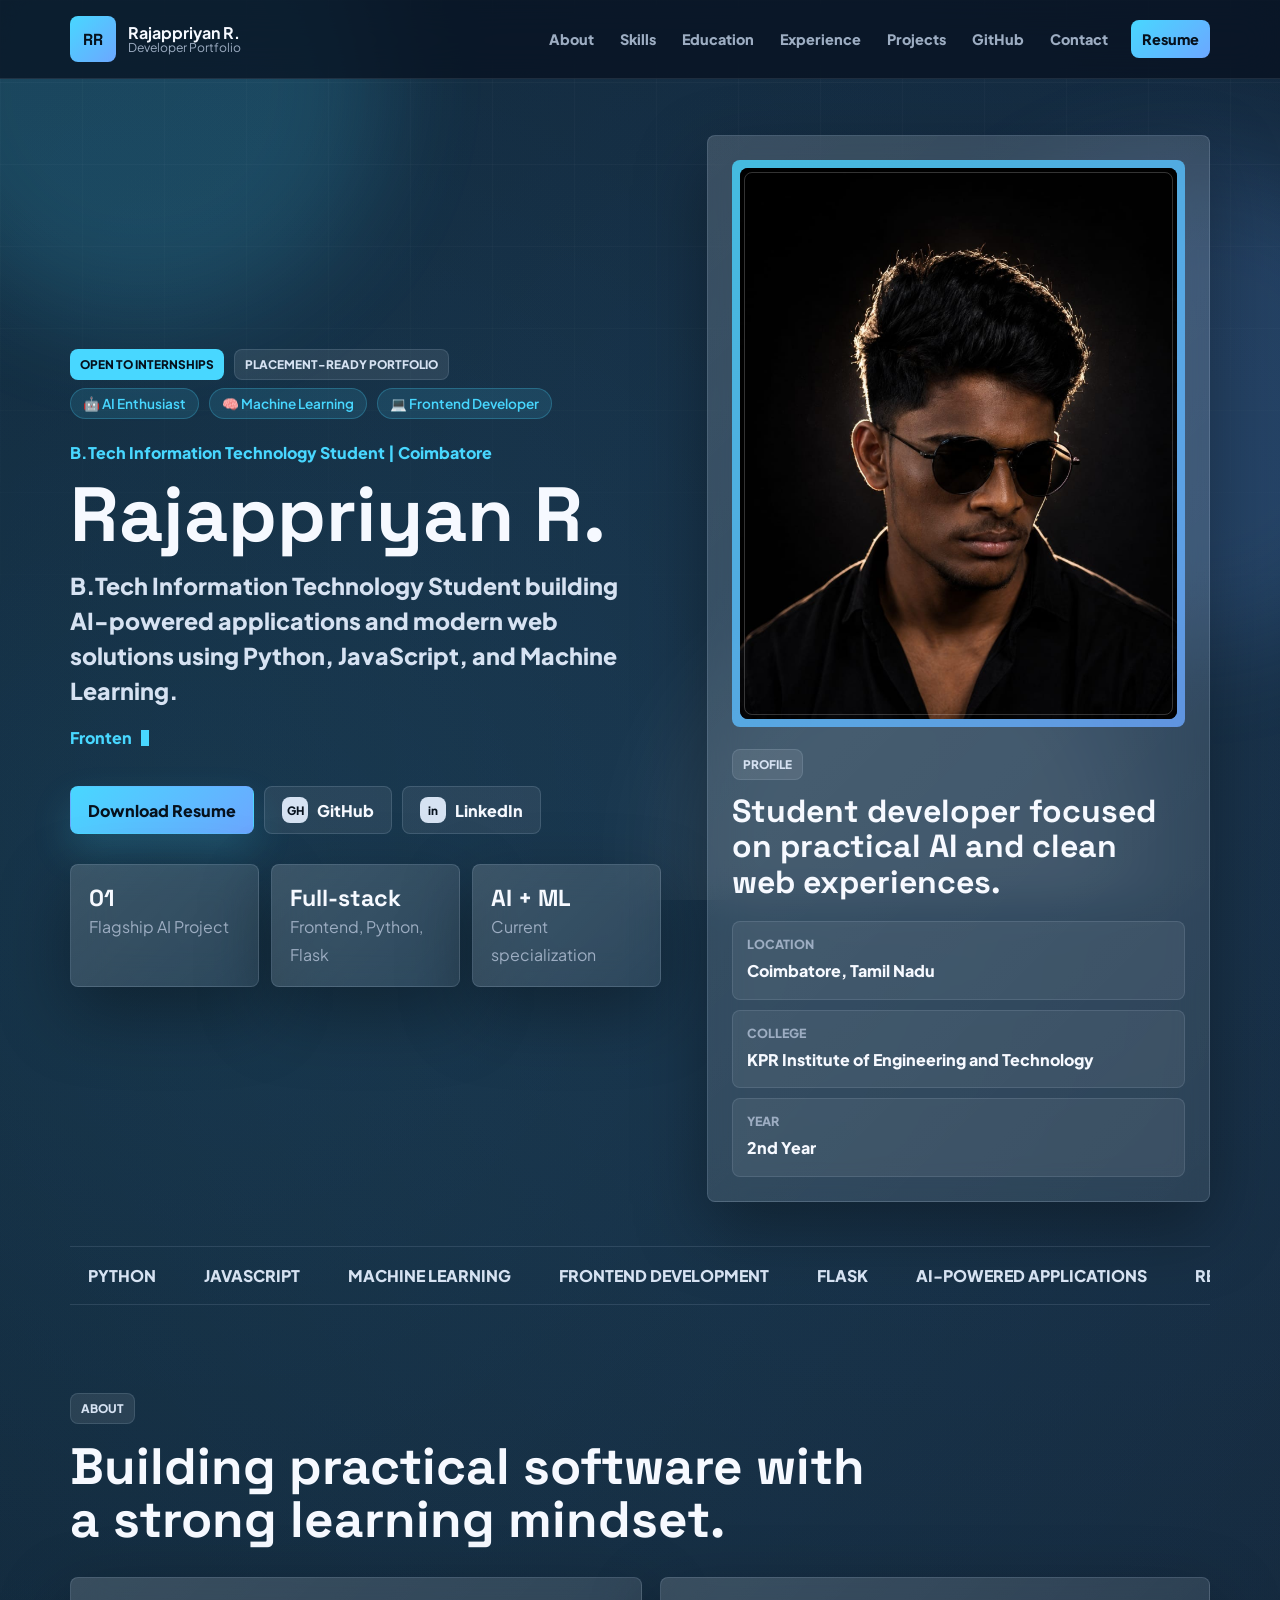
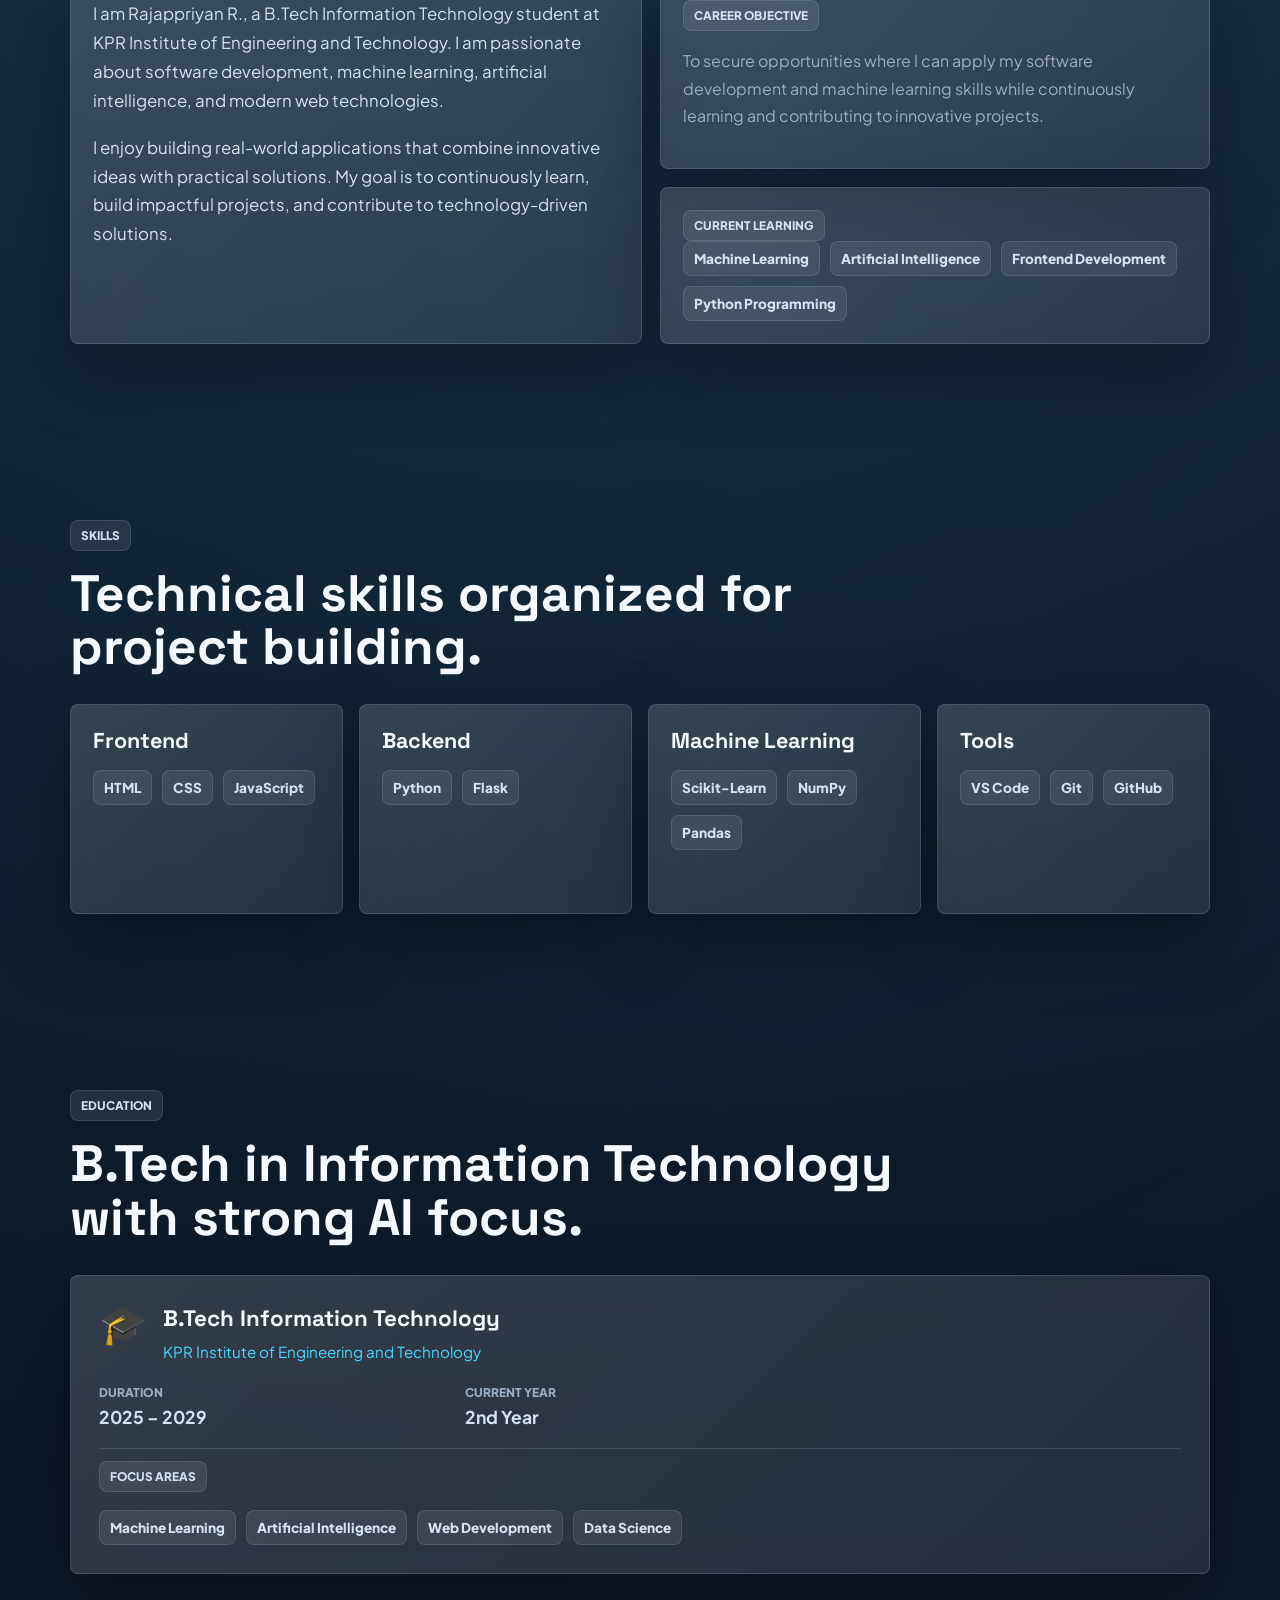
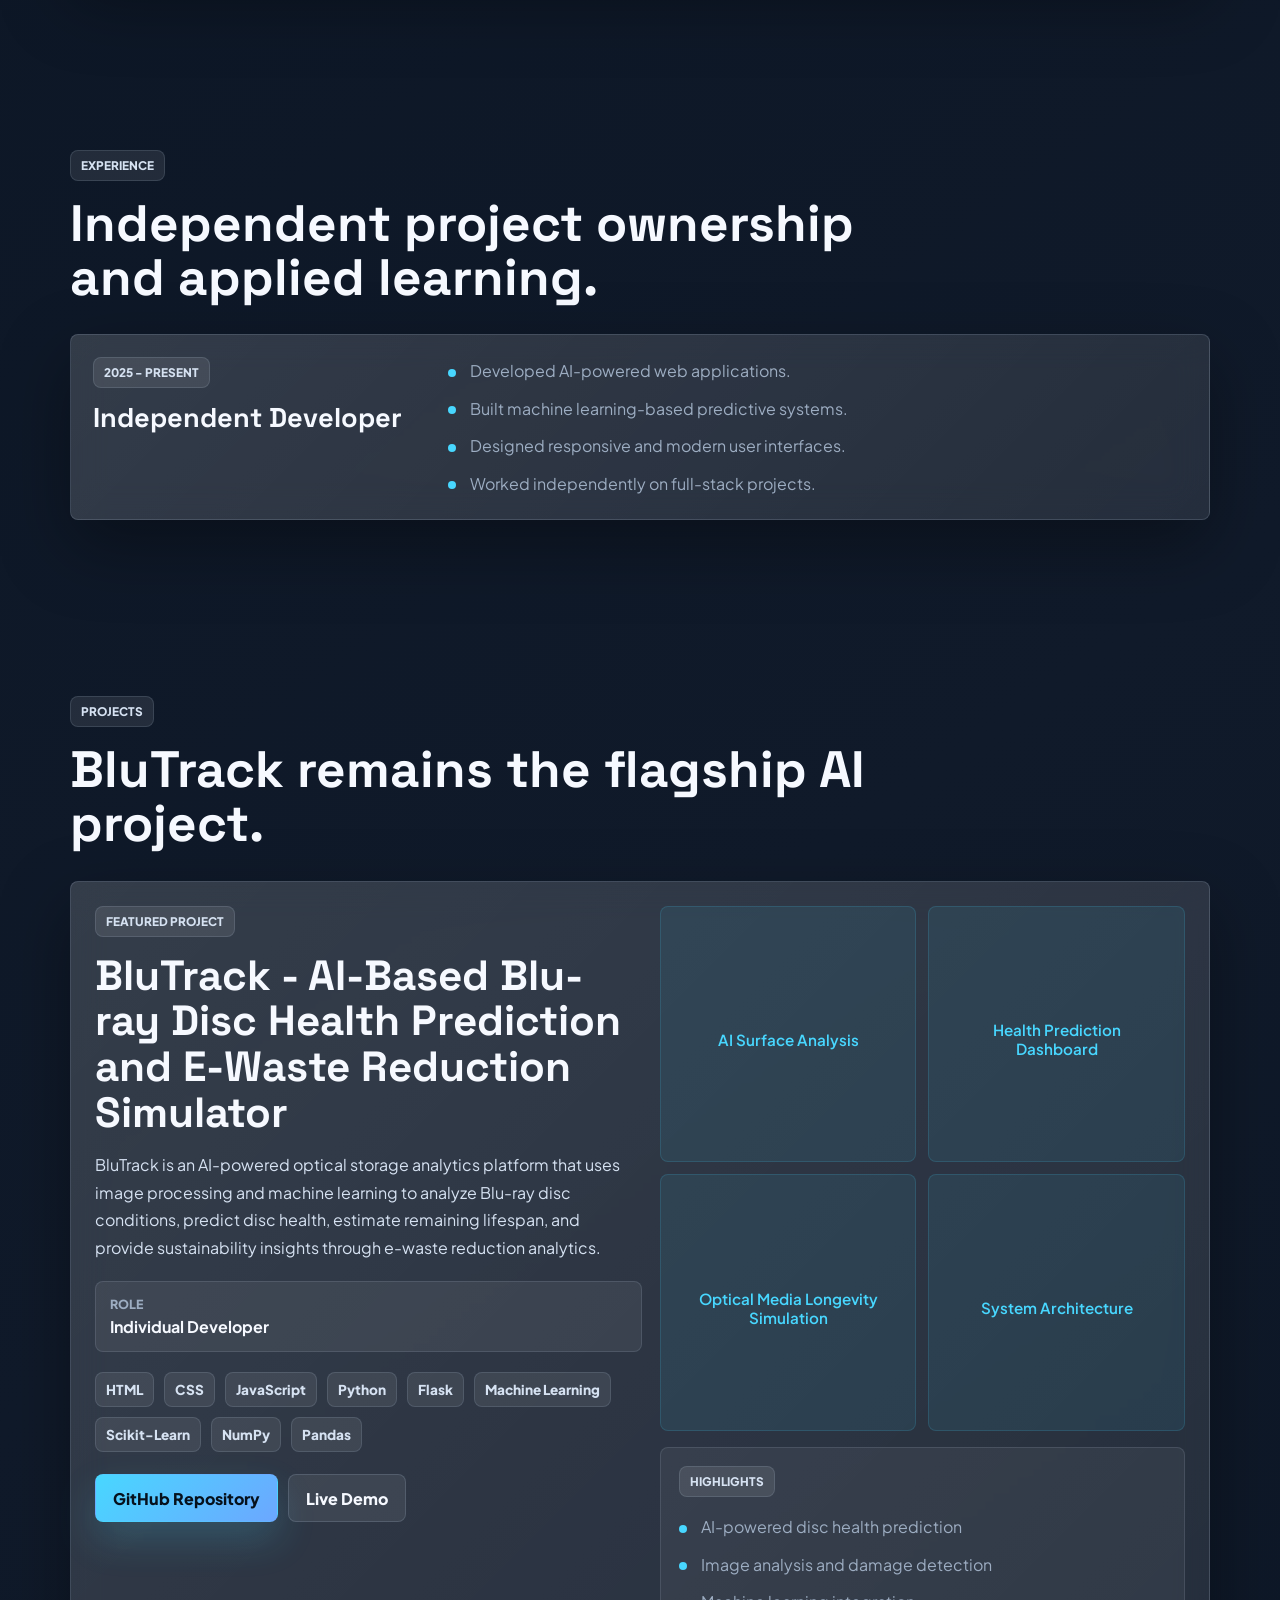
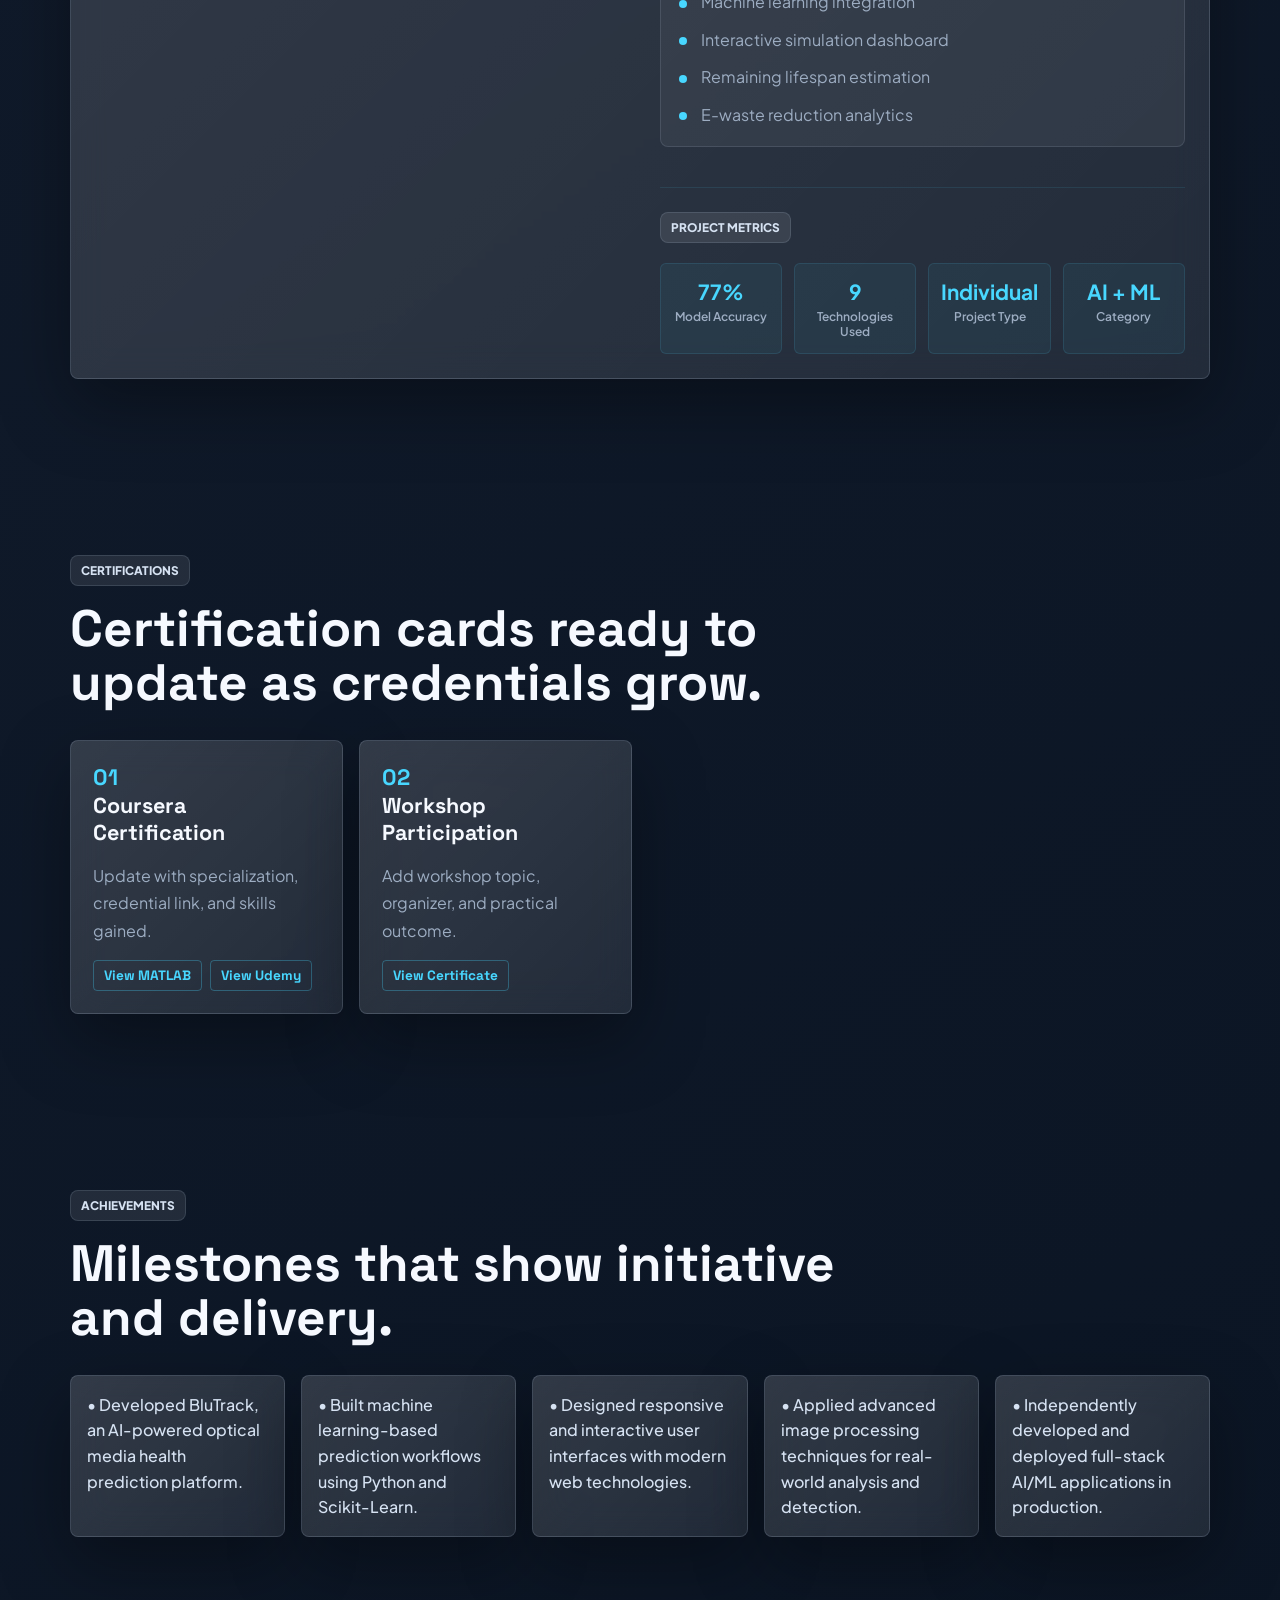
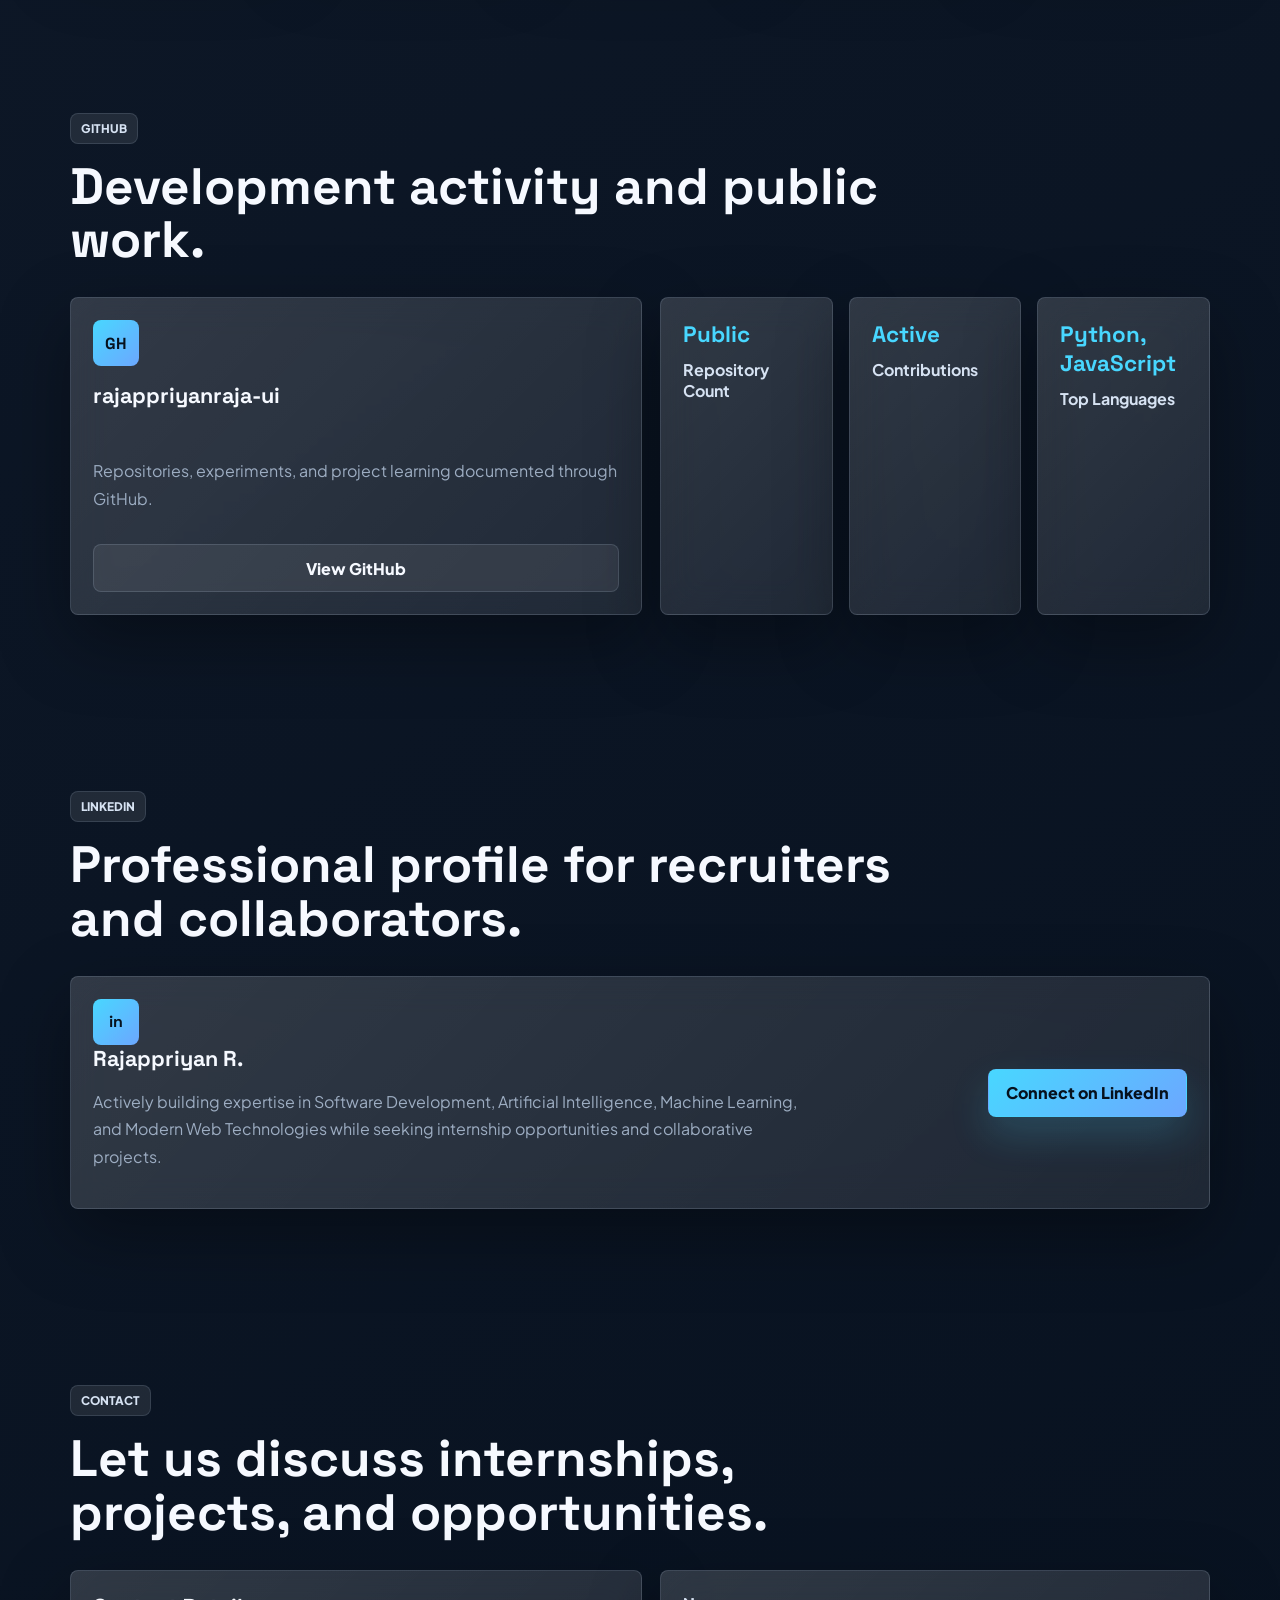
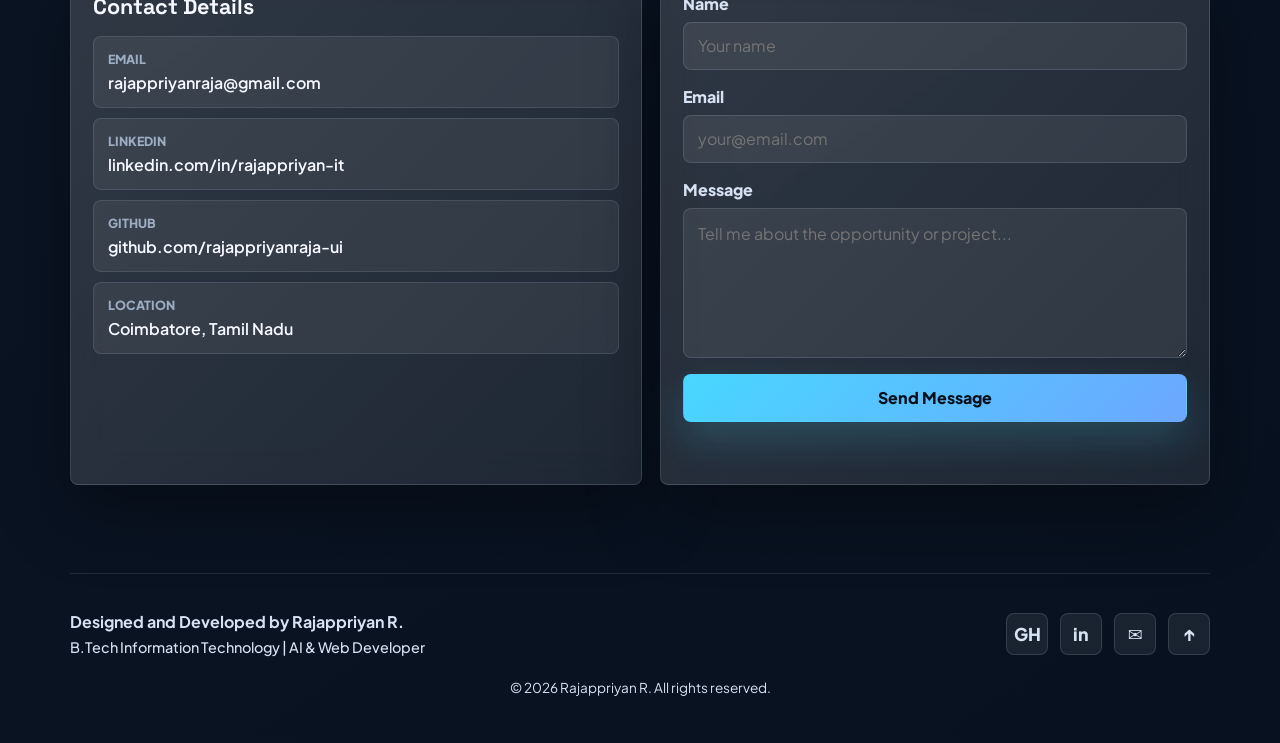
==== commit 39ea0203: "Update index.html" ====
--- a/index.html
+++ b/index.html
@@ -549,8 +549,6 @@
           <form
             class="contact-form glass-card reveal"
             id="contact-form"
-            action="https://formspree.io/f/rajappriyan-contact"
-            method="POST"
           >
             <input type="hidden" name="_subject" value="Portfolio contact from Rajappriyan R. website" />
             <div class="form-row">
